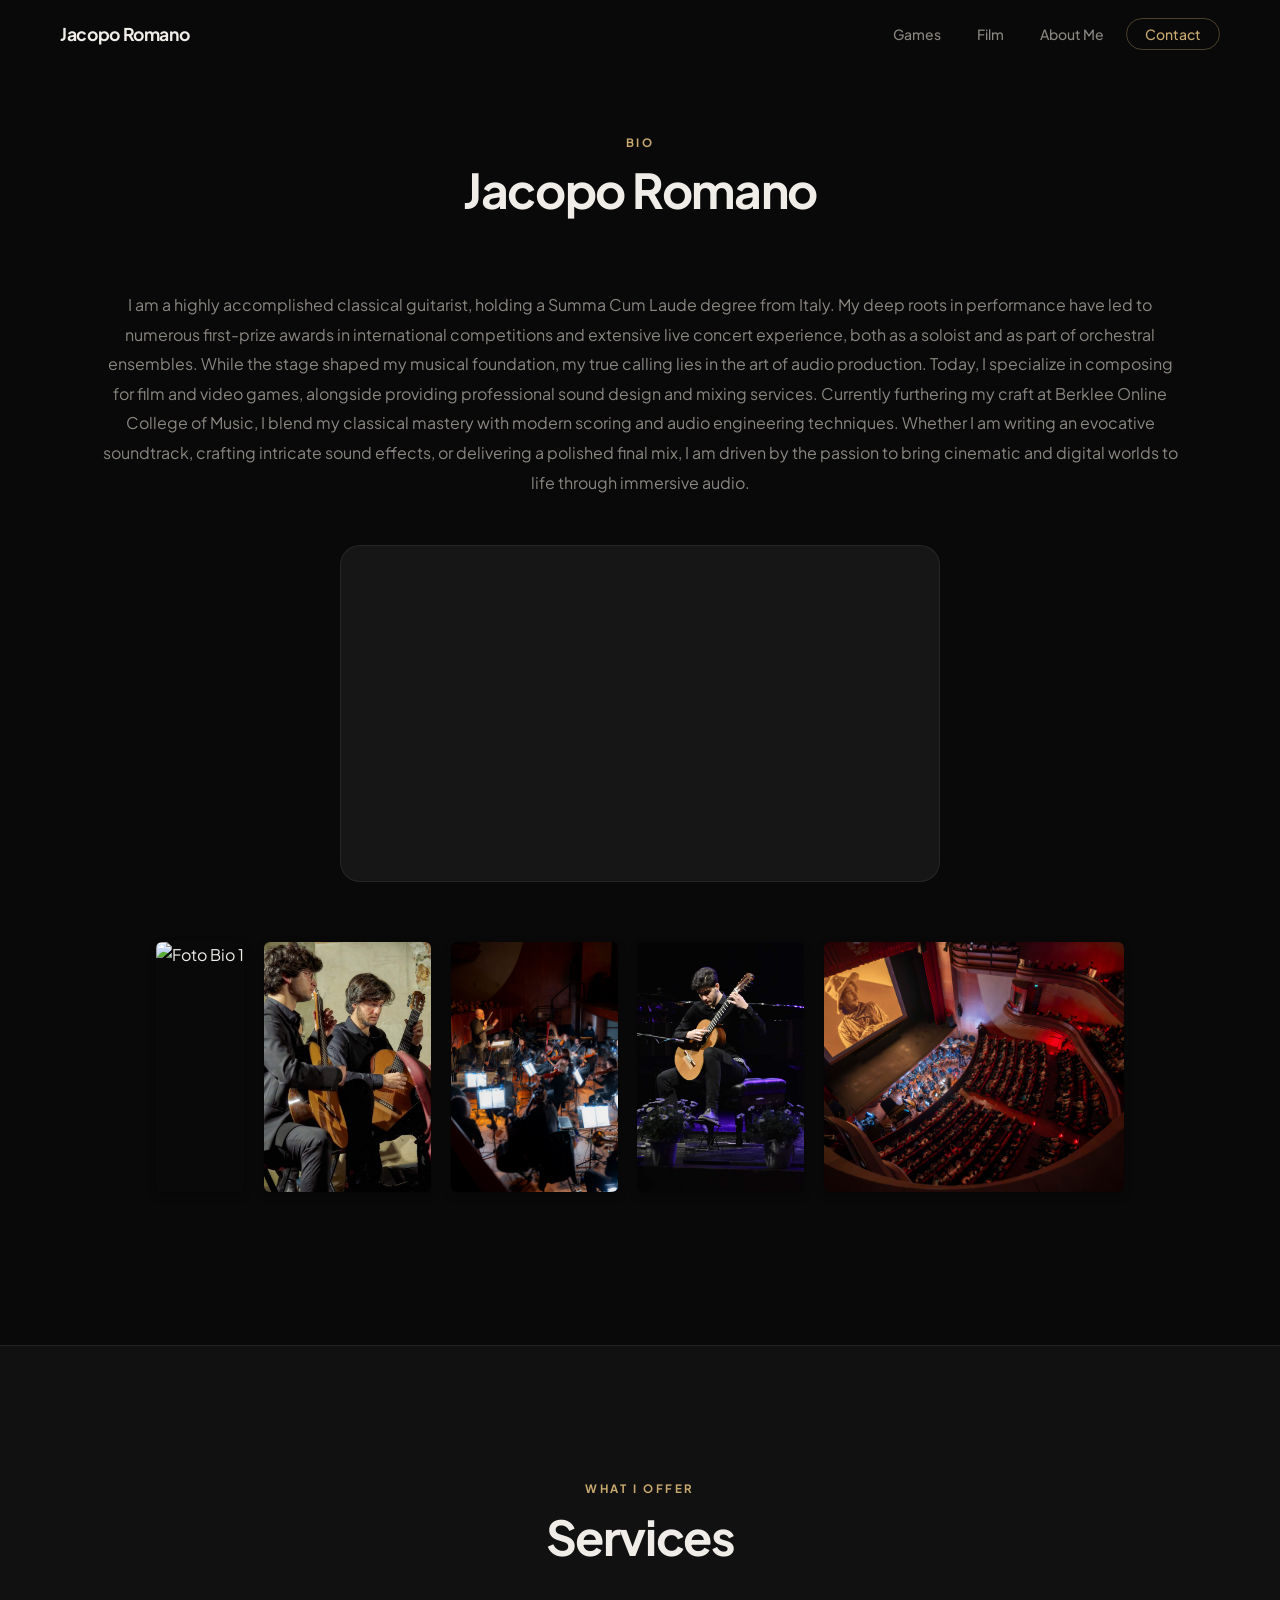
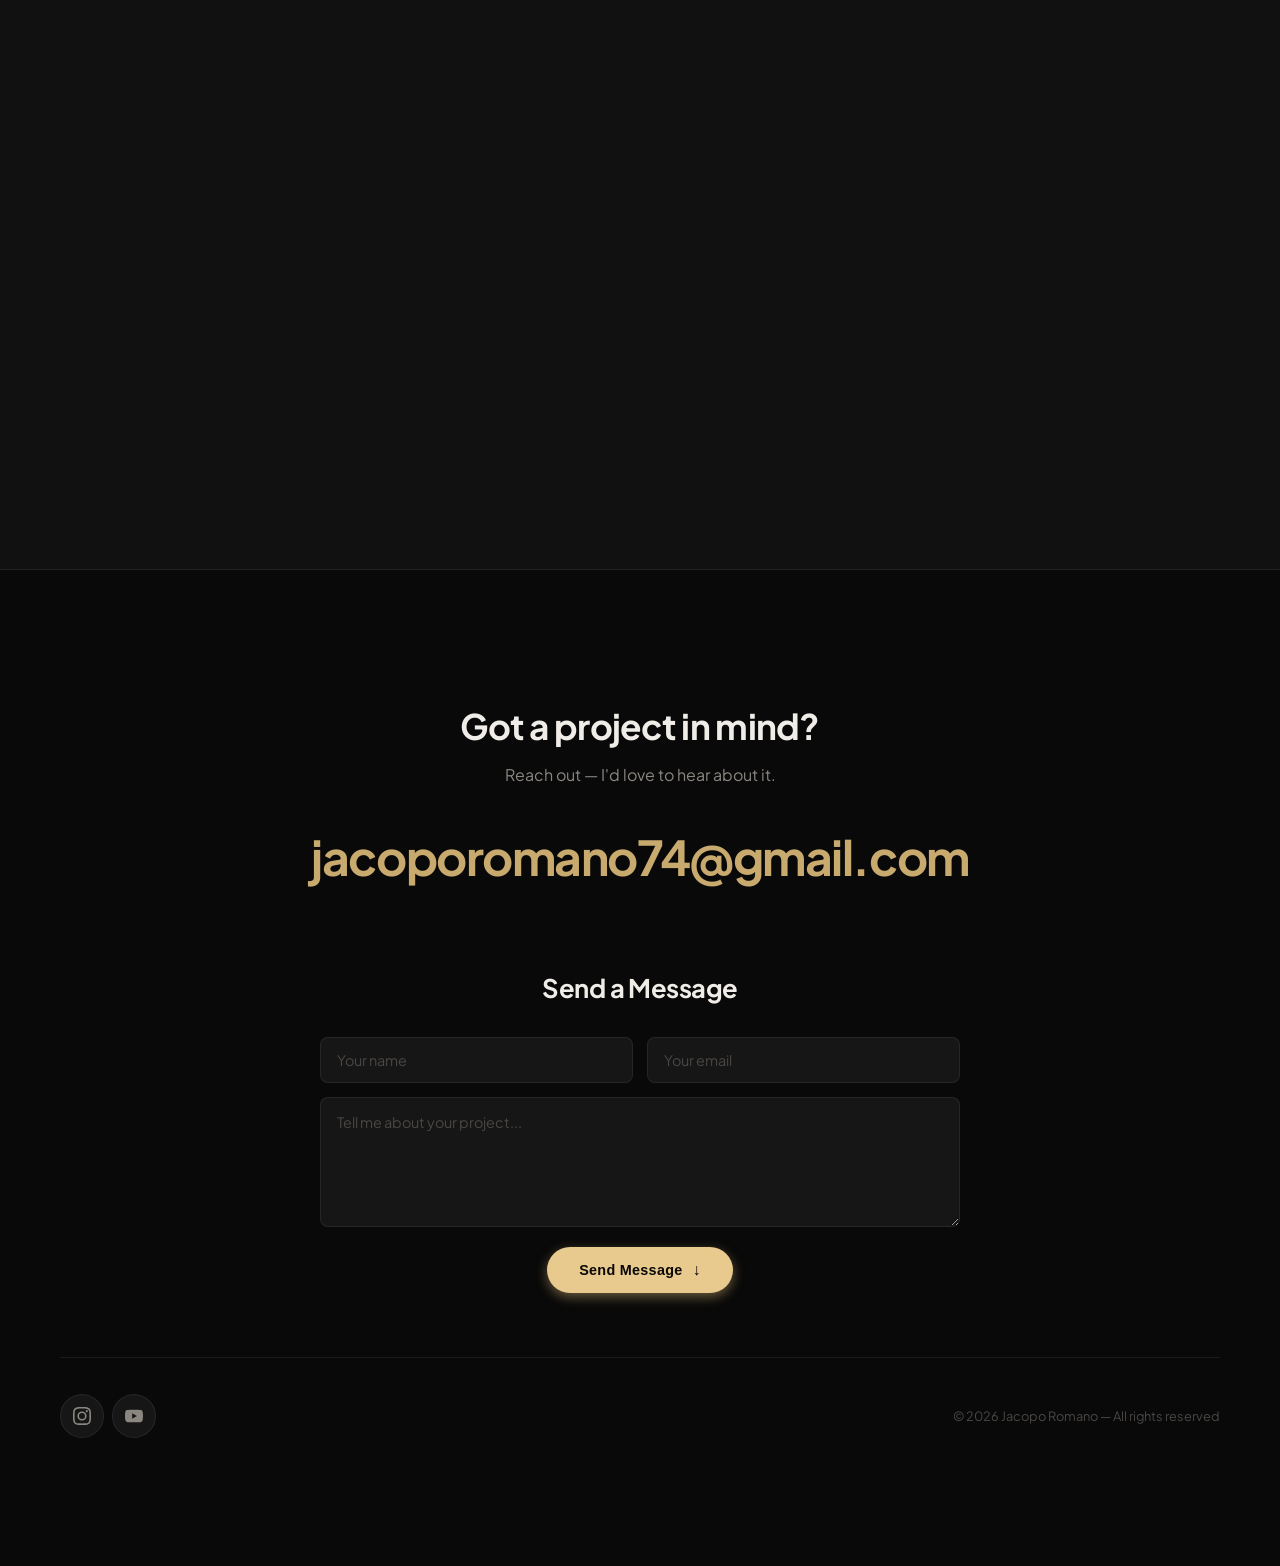
==== about.html @ 563c53f6 "Split into multi-page structure with shared nav and footer" ====
<!DOCTYPE html>
<html lang="en">
<head>
  <meta charset="UTF-8" />
  <meta name="viewport" content="width=device-width, initial-scale=1.0" />
  <!-- Il titolo della pagina viene aggiornato da app.js -->
  <!-- Static fallback used by search engines if JS is disabled -->
  <title>Jacopo Romano: Composer & Sound Designer</title>
  <meta name="description" content="Jacopo Romano is a composer and sound designer creating original music for films, video games, trailers, and media projects." />
  <meta property="og:title" content="Jacopo Romano: Composer & Sound Designer" />
  <meta property="og:description" content="Jacopo Romano is a composer and sound designer creating original music for films, video games, trailers, and media projects." />
  <meta property="og:type" content="website" />
  <meta property="og:image" content="https://jacoporomano.com/og-image.jpg" />
  <meta property="og:image:width" content="1200" />
  <meta property="og:image:height" content="630" />
  <meta property="og:image:alt" content="Jacopo Romano — Composer & Sound Designer" />
  <meta property="og:url" content="https://jacoporomano.com/about.html" />
  <meta name="twitter:card" content="summary_large_image" />
  <meta name="twitter:title" content="Jacopo Romano: Composer & Sound Designer" />
  <meta name="twitter:description" content="Jacopo Romano is a composer and sound designer creating original music for films, video games, trailers, and media projects." />
  <meta name="twitter:image" content="https://jacoporomano.com/og-image.jpg" />

  <!-- Favicon -->
  <link rel="apple-touch-icon" sizes="180x180" href="/apple-touch-icon.png" />
  <link rel="icon" type="image/png" sizes="32x32" href="/favicon-32x32.png" />
  <link rel="icon" type="image/png" sizes="16x16" href="/favicon-16x16.png" />
  <link rel="shortcut icon" href="/favicon.ico" />
  <link rel="manifest" href="/site.webmanifest" />

  <!-- Google Fonts: Plus Jakarta Sans (moderna, leggibile, elegante) -->
  <link rel="preconnect" href="https://fonts.googleapis.com" />
  <link rel="preconnect" href="https://fonts.gstatic.com" crossorigin />
  <link
    href="https://fonts.googleapis.com/css2?family=Plus+Jakarta+Sans:ital,wght@0,300;0,400;0,500;0,600;0,700;1,300&display=swap"
    rel="stylesheet"
  />

  <!-- Foglio di stile principale -->
  <link rel="stylesheet" href="style.css" />

  <!-- YouTube Iframe API -->
  <script src="https://www.youtube.com/iframe_api"></script>

  <!-- Google tag (gtag.js) -->

<script async src="https://www.googletagmanager.com/gtag/js?id=G-LD651DLQ2T"></script> <script> window.dataLayer = window.dataLayer || []; function gtag(){dataLayer.push(arguments);} gtag('js', new Date()); gtag('config', 'G-LD651DLQ2T'); </script>
</head>
<body>

  <!-- Navbar condivisa: iniettata da app.js (vedi partials.js) -->
  <div id="site-nav"></div>

  <!-- =====================================================================
       ABOUT ME — biografia e foto
       ===================================================================== -->
  <section id="about">
    <div class="section-inner">
      <div class="about-layout">
        <!-- Solo colonna testo, immagine rimossa -->
        <div class="about-text">
          <div class="section-header">
            <span class="section-label" id="about-label"></span>
            <h2 class="section-title" id="about-name"></h2>
          </div>
          <div class="about-bio" id="about-bio"></div>
        </div>
      </div>
      <!-- video centrato sotto descrizione e immagine -->
      <div class="about-video" id="about-video"></div>

      <!-- Sezione galleria di immagini in riga -->
      <div class="bio-gallery" id="bio-gallery"></div>
    </div>
  </section>

  <!-- =====================================================================
       SERVIZI — lista delle competenze offerte
       ===================================================================== -->
  <section id="services">
    <div class="section-inner">
      <div class="section-header">
        <span class="section-label" id="services-label"></span>
        <h2 class="section-title" id="services-title"></h2>
      </div>
      <!-- Le card vengono generate dinamicamente da app.js -->
      <div class="services-grid" id="services-grid"></div>
    </div>
  </section>

  <!-- Modal per ingrandire immagini della galleria -->
  <div id="image-modal" class="image-modal-overlay">
    <span class="image-modal-close" id="image-modal-close">&times;</span>
    <img class="image-modal-content" id="image-modal-img" />
  </div>

  <!-- Footer condiviso: iniettato da app.js (vedi partials.js) -->
  <div id="site-footer"></div>

  <!-- =====================================================================
       SCRIPT — config.js e partials.js devono essere caricati PRIMA di app.js
       ===================================================================== -->
  <script src="config.js"></script>
  <script src="partials.js"></script>
  <script src="app.js"></script>
</body>
</html>
---- style.css ----
/* =============================================================================
   STYLE.CSS — Portfolio Musicale
   Design: Dark Mode, Minimalista, Elegante
   ============================================================================= */

/* --------------------------------------------------------------------------
   1. VARIABILI CSS E RESET
   -------------------------------------------------------------------------- */
:root {
  /* Colori sfondo */
  --bg-base:    #090909;
  --bg-surface: #111111;
  --bg-card:    #161616;
  --bg-card-hover: #1e1e1e;

  /* Bordi */
  --border:        rgba(255, 255, 255, 0.07);
  --border-accent: rgba(200, 169, 110, 0.35);

  /* Accent: oro caldo — elegante, musicale */
  --accent:        #c8a96e;
  --accent-light:  #e8c98e;
  --accent-glow:   rgba(200, 169, 110, 0.15);

  /* Testo */
  --text-primary:   #f0ede8;
  --text-secondary: #8a8680;
  --text-muted:     #4a4744;

  /* Tipografia */
  --font: 'Plus Jakarta Sans', system-ui, -apple-system, sans-serif;

  /* Spaziature sezioni */
  --section-py: clamp(80px, 10vw, 140px);
  --section-px: clamp(20px, 5vw, 60px);
  --max-width:  1200px;

  /* Raggi e transizioni */
  --radius-sm: 8px;
  --radius-md: 14px;
  --radius-lg: 20px;
  --transition: 0.3s cubic-bezier(0.4, 0, 0.2, 1);
}

*, *::before, *::after {
  box-sizing: border-box;
  margin: 0;
  padding: 0;
}

html {
  scroll-behavior: smooth;
  font-size: 16px;
}

body {
  font-family: var(--font);
  background-color: var(--bg-base);
  color: var(--text-primary);
  line-height: 1.6;
  -webkit-font-smoothing: antialiased;
  overflow-x: hidden;
}

img {
  display: block;
  max-width: 100%;
}

a {
  color: inherit;
  text-decoration: none;
}

ul { list-style: none; }

/* --------------------------------------------------------------------------
   2. NAVBAR
   -------------------------------------------------------------------------- */

/* Animazione per il menu mobile */
@keyframes slideMenuIn {
  from {
    opacity: 0;
    transform: translateX(100%);
  }
  to {
    opacity: 1;
    transform: translateX(0);
  }
}

@keyframes slideMenuOut {
  from {
    opacity: 1;
    transform: translateX(0);
  }
  to {
    opacity: 0;
    transform: translateX(100%);
  }
}

@keyframes fadeStaggerIn {
  from {
    opacity: 0;
    transform: translateX(24px);
  }
  to {
    opacity: 1;
    transform: translateX(0);
  }
}

@keyframes fadeStaggerOut {
  from {
    opacity: 1;
    transform: translateX(0);
  }
  to {
    opacity: 0;
    transform: translateX(18px);
  }
}

@keyframes navTextGoldPulse {
  0% {
    color: var(--text-primary);
    text-shadow: 0 0 0 rgba(200, 169, 110, 0);
  }
  50% {
    color: var(--accent-light);
    text-shadow:
      0 0 16px rgba(200, 169, 110, 0.92),
      0 0 34px rgba(200, 169, 110, 0.6);
  }
  100% {
    color: var(--text-primary);
    text-shadow: 0 0 0 rgba(200, 169, 110, 0);
  }
}

#navbar {
  position: fixed;
  top: 0;
  left: 0;
  right: 0;
  z-index: 100;
  padding: 0 var(--section-px);
  background: transparent;
  transition: background var(--transition), backdrop-filter var(--transition),
              border-color var(--transition);
  border-bottom: 1px solid transparent;
}

#navbar.scrolled {
  background: rgba(9, 9, 9, 0.85);
  backdrop-filter: blur(16px);
  -webkit-backdrop-filter: blur(16px);
  border-bottom-color: var(--border);
}

.nav-inner {
  display: flex;
  align-items: center;
  justify-content: space-between;
  max-width: var(--max-width);
  margin: 0 auto;
  height: 68px;
}

.nav-logo {
  font-size: 1.1rem;
  font-weight: 700;
  letter-spacing: -0.02em;
  color: var(--text-primary);
  transition: color var(--transition);
}

.nav-logo:hover { color: var(--accent); }

.nav-links {
  display: flex;
  align-items: center;
  gap: 8px;
}

/* Voce home mobile: nascosta su desktop */
.nav-mobile-home { display: none; }

.nav-link {
  font-size: 0.875rem;
  font-weight: 500;
  color: var(--text-secondary);
  padding: 6px 14px;
  border-radius: 20px;
  transition: color var(--transition), background var(--transition);
}

.nav-link:hover { color: var(--text-primary); }

.nav-link-cta {
  background: transparent;
  border: 1px solid var(--border-accent);
  color: var(--accent);
  padding: 6px 18px;
}

.nav-link-cta:hover {
  background: var(--accent-glow);
  color: var(--accent-light);
}

/* Hamburger mobile */
.nav-hamburger {
  display: none;
  flex-direction: column;
  gap: 5px;
  background: none;
  border: none;
  cursor: pointer;
  padding: 6px;
}

.nav-hamburger span {
  display: block;
  width: 22px;
  height: 2px;
  background: var(--text-primary);
  border-radius: 2px;
  transition: transform var(--transition), opacity var(--transition);
}

/* Stato aperto hamburger */
.nav-hamburger.open span:nth-child(1) { transform: translateY(7px) rotate(45deg); }
.nav-hamburger.open span:nth-child(2) { opacity: 0; }
.nav-hamburger.open span:nth-child(3) { transform: translateY(-7px) rotate(-45deg); }

/* --------------------------------------------------------------------------
   3. HERO SECTION
   -------------------------------------------------------------------------- */
#hero {
  position: relative;
  min-height: 100svh;
  display: flex;
  align-items: center;
  justify-content: center;
  text-align: center;
  padding: 120px var(--section-px) 80px;
  overflow: hidden;
}

/* background image placed in ::before so it can be blurred
   and positioned via CSS variables (--hero-bg-x / --hero-bg-y).
   Mobile overrides use --hero-bg-x-mobile / --hero-bg-y-mobile. */
#hero::before {
  content: '';
  position: absolute;
  inset: 0;
  background-image: var(--hero-bg, url('assets/Foto/sfondo1.jpg'));
  background-position: var(--hero-bg-x, 50%) var(--hero-bg-y, 50%);
  background-size: cover;
  background-repeat: no-repeat;
  z-index: 0;
  transition: filter 0.3s, background-position 0.3s;
  filter: blur(var(--hero-blur, 0)) brightness(0.9);
}

/* light shadow gradient overlay to push image into background */
#hero::after {
  content: '';
  position: absolute;
  inset: 0;
  /* subtle dark gradient, stronger at edges */
  background: linear-gradient(180deg, rgba(0,0,0,0.25) 0%, rgba(0,0,0,0) 50%, rgba(0,0,0,0.25) 100%);
  pointer-events: none;
  z-index: 1;
}

/* blur amount controlled via CSS variable for gradual effect */

/* Mobile: use mobile-specific background-position if provided */
@media (max-width: 768px) {
  #hero::before {
    background-position: var(--hero-bg-x-mobile, var(--hero-bg-x, 50%)) var(--hero-bg-y-mobile, var(--hero-bg-y, 50%));
    /* smartphone: add a bit of blur to push image further back */
    filter: blur(calc(var(--hero-blur, 0) + 4px)) brightness(0.86);
  }
}

/* --------------------------------------------------------------------------
   DEBUG CONTROLS FOR HERO BACKGROUND
   Visible panel with sliders to tweak X/Y offsets live.
   Only shown when siteData.debugHeroControls === true (enabled in config.js)
   -------------------------------------------------------------------------- */
.hero-control-panel {
  position: fixed;
  bottom: 20px;
  right: 20px;
  background: rgba(0,0,0,0.5);
  color: #fff;
  padding: 12px 16px;
  border-radius: 8px;
  font-size: 0.85rem;
  z-index: 2000;
  backdrop-filter: blur(4px);
}
.hero-control-panel label {
  display: block;
  margin-bottom: 6px;
}
.hero-control-panel input[type=range] {
  width: 120px;
}
.hero-control-panel h4 {
  margin: 0 0 6px;
  font-size: 1rem;
}



/* make sure content floats above overlay and stays centered */
.hero-content {
  position: relative;
  z-index: 2;
  margin: 0 auto;
  text-align: center;
}


/* Alone luminoso decorativo */
.hero-glow {
  position: absolute;
  top: 0;
  left: 50%;
  transform: translateX(-50%);
  width: 700px;
  height: 500px;
  background: radial-gradient(ellipse at center top, rgba(200, 169, 110, 0.12) 0%, transparent 70%);
  pointer-events: none;
  z-index: 0;
}

.hero-content {
  position: relative;
  z-index: 1;
  max-width: 820px;
  display: flex;
  flex-direction: column;
  align-items: center;
  justify-content: center;
  margin: 0 auto;
  gap: 24px;
}

.hero-eyebrow {
  font-size: 0.8rem;
  font-weight: 600;
  letter-spacing: 0.2em;
  text-transform: uppercase;
  color: var(--accent);
  background: var(--accent-glow);
  padding: 6px 16px;
  border-radius: 20px;
  border: 1px solid var(--border-accent);
}

.hero-title {
  font-size: clamp(2.8rem, 7vw, 5.5rem);
  font-weight: 700;
  line-height: 1.1;
  letter-spacing: -0.03em;
  color: var(--text-primary);
  text-shadow: 0 2px 6px rgba(0,0,0,0.6);
}


.hero-sub {
  font-size: clamp(1rem, 2vw, 1.2rem);
  /* slightly faded white to keep it subordinate to the main phrase */
  color: rgba(240,237,232,0.85);
  max-width: 560px;
  font-weight: 500;
  line-height: 1.75;
  position: relative;
  z-index: 0;
  text-shadow: 0 2px 10px rgba(0, 0, 0, 0.52);
}

.hero-sub::before {
  content: '';
  position: absolute;
  inset: -24px -34px;
  background: radial-gradient(ellipse at center, rgba(0, 0, 0, 0.54) 0%, rgba(0, 0, 0, 0.36) 48%, rgba(0, 0, 0, 0.16) 68%, rgba(0, 0, 0, 0) 84%);
  filter: blur(20px);
  z-index: -1;
  pointer-events: none;
}

@media (max-width: 768px) {
  .hero-sub::before {
    inset: -20px -22px;
    background: radial-gradient(ellipse at center, rgba(0, 0, 0, 0.6) 0%, rgba(0, 0, 0, 0.4) 50%, rgba(0, 0, 0, 0.18) 70%, rgba(0, 0, 0, 0) 84%);
    filter: blur(18px);
  }
}

.btn-primary {
  display: inline-flex;
  align-items: center;
  gap: 10px;
  /* brighter accent background */
  background: var(--accent-light);
  color: #0a0804;
  font-weight: 700;
  font-size: 0.9rem;
  letter-spacing: 0.02em;
  padding: 14px 32px;
  border-radius: 50px;
  transition: background var(--transition), transform var(--transition),
              box-shadow var(--transition);
  margin-top: 8px;
  box-shadow: 0 4px 12px rgba(200,169,110,0.5);
}

.btn-primary::after {
  content: "↓";
  font-size: 1rem;
}

.btn-primary:hover {
  background: var(--accent-light);
  transform: translateY(-2px);
  box-shadow: 0 12px 40px rgba(200, 169, 110, 0.3);
}

/* Indicatore scroll */
.hero-scroll-indicator {
  position: absolute;
  bottom: 36px;
  left: 50%;
  transform: translateX(-50%);
  z-index: 3;
  pointer-events: none; /* allow clicks to pass through to underlying elements */
}

.scroll-line {
  width: 2px;
  height: 72px;
  /* strong gold gradient with a soft fade */
  background: linear-gradient(to bottom, rgba(200,169,110,1) 0%, rgba(200,169,110,0.75) 35%, rgba(200,169,110,0.35) 65%, transparent 100%);
  margin: 0 auto;
  border-radius: 2px;
  position: relative;
  box-shadow: 0 0 10px rgba(200,169,110,0.18), 0 0 28px rgba(200,169,110,0.08) inset;
  animation: scrollPulse 2s ease-in-out infinite, goldGlow 3s ease-in-out infinite;
  pointer-events: none;
}

@keyframes scrollPulse {
  0%, 100% { opacity: 0.2; transform: scaleY(1); }
  50%       { opacity: 0.95; transform: scaleY(1.08); }
}

@keyframes goldGlow {
  0% { box-shadow: 0 0 6px rgba(200,169,110,0.06), 0 0 20px rgba(200,169,110,0.02) inset; }
  50% { box-shadow: 0 0 18px rgba(200,169,110,0.22), 0 0 36px rgba(200,169,110,0.08) inset; }
  100% { box-shadow: 0 0 6px rgba(200,169,110,0.06), 0 0 20px rgba(200,169,110,0.02) inset; }
}

/* --------------------------------------------------------------------------
   3b. HOME — placeholder foto hero + due punti di ingresso (Games / Film)
   -------------------------------------------------------------------------- */
.hero-photo-placeholder {
  width: min(320px, 80vw);
  aspect-ratio: 4 / 5;
  border: 1px dashed var(--border-accent);
  border-radius: 12px;
  background: rgba(0, 0, 0, 0.25);
  display: flex;
  align-items: center;
  justify-content: center;
  text-align: center;
  padding: 16px;
  color: var(--text-secondary);
  font-size: 0.85rem;
}

.hero-entry-points {
  display: flex;
  flex-wrap: wrap;
  gap: 16px;
  justify-content: center;
}

/* --------------------------------------------------------------------------
   4. UTILITY SEZIONI
   -------------------------------------------------------------------------- */
.section-inner {
  max-width: var(--max-width);
  margin: 0 auto;
  padding: var(--section-py) var(--section-px);
}

.section-header {
  text-align: center;
  margin-bottom: clamp(48px, 6vw, 72px);
}

.section-header--left { text-align: left; }

.section-label {
  display: inline-block;
  font-size: 0.72rem;
  font-weight: 700;
  letter-spacing: 0.22em;
  text-transform: uppercase;
  color: var(--accent);
  margin-bottom: 10px;
}

.section-title {
  font-size: clamp(2rem, 4vw, 3rem);
  font-weight: 700;
  letter-spacing: -0.03em;
  line-height: 1.15;
}

/* --------------------------------------------------------------------------
   5. PORTFOLIO — GRIGLIA TRACCE
   -------------------------------------------------------------------------- */
#portfolio {
  background: var(--bg-surface);
  border-top: 1px solid var(--border);
  border-bottom: 1px solid var(--border);
}

.tracks-grid {
  display: flex;
  flex-wrap: wrap;
  justify-content: center;
  gap: 24px;
}

.track-list-separator {
  width: 100%;
  height: 40px;
  margin-top: 10px;
  margin-bottom: 10px;
}

/* YouTube embed card */
.track-card--video .track-youtube-wrap {
  position: relative;
  width: 100%;
  aspect-ratio: 16 / 9;
  overflow: hidden;
  background: #000;
  flex-shrink: 0;
}

.track-card--video .track-youtube-wrap iframe {
  position: absolute;
  inset: 0;
  width: 100%;
  height: 100%;
  border: none;
}

.track-card--video .track-youtube-wrap div[id^="youtube-player"] {
  position: absolute;
  inset: 0;
  width: 100%;
  height: 100%;
}

/* CARD TRACCIA */
.track-card {
  background: var(--bg-card);
  border: 1px solid var(--border);
  border-radius: var(--radius-lg);
  overflow: hidden;
  transition: border-color var(--transition), transform var(--transition),
              box-shadow var(--transition);
  display: flex;
  flex-direction: column;
  flex: 1 1 340px;
  max-width: 384px;
}

/* --------------------------------------------------------------------------
   REVEAL / SCROLL ANIMATIONS
   These classes are used by the IntersectionObserver in `app.js`.
   Elements get `.reveal` by default and `.visible` while inside viewport.
   Removing `.visible` lets the animation replay when scrolled back.
   -------------------------------------------------------------------------- */

.reveal {
  opacity: 0;
  transform: translateY(8px);
  will-change: opacity, transform;
}

@keyframes fadeInUp {
  from { opacity: 0; transform: translateY(12px); }
  to   { opacity: 1; transform: translateY(0); }
}

.reveal.visible {
  animation: fadeInUp 640ms cubic-bezier(0.2, 0.9, 0.2, 1) both;
  animation-delay: var(--reveal-delay, 0ms);
}

/* For elements that use a simple fade (optional) */
@keyframes fadeIn {
  from { opacity: 0; }
  to   { opacity: 1; }
}

.fade-in.visible {
  animation: fadeIn 520ms ease both;
  animation-delay: var(--reveal-delay, 0ms);
}

/* Small utility for staggered children (used in about-bio paragraphs) */
.reveal + .reveal { }

.track-card:hover {
  border-color: var(--border-accent);
  transform: translateY(-4px);
  box-shadow: 0 20px 60px rgba(0, 0, 0, 0.5);
}

/* Indicatore laterale dorato elegante all'hover */
.track-card::before {
  content: '';
  position: absolute;
  left: 0;
  top: 12%;
  height: 76%;
  width: 3px;
  background: linear-gradient(
    to bottom,
    transparent 0%,
    var(--accent) 25%,
    var(--accent-light) 52%,
    var(--accent) 75%,
    transparent 100%
  );
  border-radius: 0 2px 2px 0;
  transform: scaleY(0);
  transform-origin: center;
  opacity: 0;
  transition: transform 0.45s cubic-bezier(0.4, 0, 0.2, 1),
              opacity 0.3s ease;
  box-shadow: 0 0 10px rgba(200, 169, 110, 0.55),
              0 0 22px rgba(200, 169, 110, 0.2);
  z-index: 2;
}

.track-card:hover::before {
  transform: scaleY(1);
  opacity: 1;
}

/* Copertina / Cover Image */
.track-cover {
  position: relative;
  width: 100%;
  aspect-ratio: 16 / 10;
  overflow: hidden;
  background: #1a1610;
  flex-shrink: 0;
}

.track-cover img {
  width: 100%;
  height: 100%;
  object-fit: cover;
  transition: transform 0.5s ease;
}

.track-card:hover .track-cover img {
  transform: scale(1.04);
}

/* Placeholder se non c'è immagine */
.track-cover-placeholder {
  width: 100%;
  height: 100%;
  display: flex;
  align-items: center;
  justify-content: center;
  background: linear-gradient(135deg, #1a1610 0%, #2a2018 100%);
}

.cover-note-icon {
  font-size: 3rem;
  opacity: 0.25;
}

/* Overlay play al hover */
.track-play-overlay {
  position: absolute;
  inset: 0;
  display: flex;
  align-items: center;
  justify-content: center;
  background: rgba(0, 0, 0, 0.35);
  opacity: 0;
  transition: opacity var(--transition);
}

.track-card:hover .track-play-overlay { opacity: 1; }

.overlay-play-btn {
  width: 54px;
  height: 54px;
  border-radius: 50%;
  background: var(--accent);
  border: none;
  cursor: pointer;
  display: flex;
  align-items: center;
  justify-content: center;
  transition: transform var(--transition), background var(--transition);
}

.overlay-play-btn:hover {
  background: var(--accent-light);
  transform: scale(1.1);
}

.overlay-play-btn svg { width: 20px; height: 20px; fill: #0a0804; margin-left: 2px; }

/* Corpo della card */
.track-body {
  padding: 20px 22px 22px;
  display: flex;
  flex-direction: column;
  gap: 6px;
  flex: 1;
}

.track-genre {
  font-size: 0.7rem;
  font-weight: 700;
  letter-spacing: 0.15em;
  text-transform: uppercase;
  color: var(--accent);
}

.track-role {
  font-size: 0.75rem;
  font-weight: 600;
  color: var(--text-base);
  opacity: 0.8;
  margin-top: -2px;
}

.track-title {
  font-size: 1.15rem;
  font-weight: 700;
  letter-spacing: -0.02em;
  line-height: 1.3;
}

.track-description {
  font-size: 0.875rem;
  color: var(--text-secondary);
  line-height: 1.6;
  flex: 1;
}

/* PLAYER AUDIO MINIMALISTA */
.audio-player {
  margin-top: 16px;
  display: flex;
  flex-direction: column;
  gap: 10px;
}

.player-controls {
  display: flex;
  align-items: center;
  gap: 14px;
}

/* Pulsante play/pausa */
.play-btn {
  flex-shrink: 0;
  width: 40px;
  height: 40px;
  /* No margin needed — align-items:center handles it against the canvas */
  border-radius: 50%;
  background: var(--accent);
  border: none;
  cursor: pointer;
  display: flex;
  align-items: center;
  justify-content: center;
  transition: background var(--transition), transform var(--transition),
              box-shadow var(--transition);
}

.play-btn:hover {
  background: var(--accent-light);
  transform: scale(1.08);
  box-shadow: 0 4px 20px rgba(200, 169, 110, 0.4);
}

.play-btn svg { width: 16px; height: 16px; fill: #0a0804; }
.play-btn .icon-play  { display: block; margin-left: 2px; }
.play-btn .icon-pause { display: none; }

.play-btn.playing .icon-play  { display: none; }
.play-btn.playing .icon-pause { display: block; margin-left: 0; }

/* Waveform canvas wraps it for flex growth */
.player-progress-wrap {
  flex: 1;
  min-width: 0;
  display: flex;
  align-items: center;
  overflow: visible;
}

/* Times row sits below the controls row */
.player-times {
  display: flex;
  justify-content: space-between;
  font-size: 0.72rem;
  color: var(--text-muted);
  font-variant-numeric: tabular-nums;
  letter-spacing: 0.02em;
  padding: 4px 0 0 54px; /* 54px = 40px button + 14px gap, aligns under the canvas */
}

/* Messaggio errore audio */
.audio-error {
  font-size: 0.75rem;
  color: #b05050;
  margin-top: 4px;
  display: none;
}

/* --------------------------------------------------------------------------
   6. ABOUT SECTION
   -------------------------------------------------------------------------- */
#about { background: var(--bg-base); }

/* video embedded nella sezione About */
.about-video {
  position: relative;
  margin: 48px auto 0;
  max-width: 600px;
  aspect-ratio: 16 / 9;
  display: block;
  background: var(--bg-card);
  border: 1px solid var(--border);
  border-radius: var(--radius-lg);
  overflow: hidden;
  transition: border-color var(--transition), box-shadow var(--transition);
}

.about-video:hover {
  border-color: var(--border-accent);
  box-shadow: 0 20px 60px rgba(0, 0, 0, 0.5);
}

.about-video::before {
  content: '';
  position: absolute;
  left: 0;
  top: 12%;
  height: 76%;
  width: 3px;
  background: linear-gradient(
    to bottom,
    transparent 0%,
    var(--accent) 25%,
    var(--accent-light) 52%,
    var(--accent) 75%,
    transparent 100%
  );
  border-radius: 0 2px 2px 0;
  transform: scaleY(0);
  transform-origin: center;
  opacity: 0;
  transition: transform 0.45s cubic-bezier(0.4, 0, 0.2, 1),
              opacity 0.3s ease;
  box-shadow: 0 0 10px rgba(200, 169, 110, 0.55),
              0 0 22px rgba(200, 169, 110, 0.2);
  z-index: 2;
}

.about-video:hover::before {
  transform: scaleY(1);
  opacity: 1;
}

.about-video iframe {
  width: 100%;
  aspect-ratio: 16 / 9;
  border: none;
  display: block;
  margin: 0 auto;
}
.about-video div[id^="youtube-player"] {
  width: 100%;
  height: 100%;
}

/* Galleria bio sotto il video */
.bio-gallery {
  display: flex;
  flex-direction: row;
  flex-wrap: nowrap;
  justify-content: center;
  align-items: stretch;
  gap: 20px;
  margin-top: 40px;
  width: 100%;
  overflow-x: auto;
  /* Aggiunti padding per non tagliare le foto espansendosi (scale e translateY in hover) */
  padding-top: 20px;
  padding-bottom: 25px; 
}

.bio-gallery img {
  max-width: 300px;
  max-height: 250px;
  width: auto;
  height: auto;
  object-fit: cover;
  border-radius: 6px;
  box-shadow: 0 4px 10px rgba(0,0,0,0.3);
  transition: transform 0.3s ease, box-shadow 0.3s ease;
  cursor: pointer;
  /* Aiuta il browser a renderizzare lo zoom senza "sgranature" (antialiasing hardware) */
  transform: translateZ(0);
  will-change: transform, box-shadow;
}

.bio-gallery img:hover {
  transform: translateY(-5px) scale(1.02) translateZ(0);
  /* Ombra oro molto più morbida e diffusa */
  box-shadow: 0 12px 35px rgba(200, 169, 110, 0.2);
}

/* Modal per le immagini */
.image-modal-overlay {
  display: none;
  position: fixed;
  z-index: 9999;
  padding-top: 100px;
  left: 0;
  top: 0;
  width: 100%;
  height: 100%;
  overflow: auto;
  background-color: rgba(10, 10, 10, 0.95);
  backdrop-filter: blur(5px);
  opacity: 0;
  transition: opacity 0.3s ease;
}

.image-modal-overlay.show {
  display: block;
  opacity: 1;
}

.image-modal-content {
  margin: auto;
  display: block;
  max-width: 90%;
  max-height: 80vh;
  border-radius: 8px;
  box-shadow: 0 0 20px rgba(0, 0, 0, 0.8);
  transform: scale(0.8);
  transition: transform 0.3s ease;
}

.image-modal-overlay.show .image-modal-content {
  transform: scale(1);
}

.image-modal-close {
  position: absolute;
  top: 30px;
  right: 50px;
  color: #fff;
  font-size: 40px;
  font-weight: bold;
  cursor: pointer;
  transition: color 0.3s;
}

.image-modal-close:hover,
.image-modal-close:focus {
  color: var(--accent);
  text-decoration: none;
}

.about-layout {
  /* switch to single centered column when photo removed */
  display: flex;
  flex-direction: column;
  align-items: center;
  gap: clamp(40px, 6vw, 100px);
  text-align: center; /* center text inside */
}

.about-bio {
  color: var(--text-secondary);
  line-height: 1.85;
  font-size: 1rem;
  display: flex;
  flex-direction: column;
  gap: 18px;
  margin-top: 28px;
}

.about-bio p { }

/* Immagine profilo */
/* about-image styles removed since photo not used */
.about-image-wrap,
.about-image-frame,
.about-image-frame img,
.about-image-deco {
  display: none !important;
}

/* --------------------------------------------------------------------------
   7. SEZIONE SERVIZI
   -------------------------------------------------------------------------- */
#services {
  background: var(--bg-surface);
  border-top: 1px solid var(--border);
  border-bottom: 1px solid var(--border);
}

.services-grid {
  display: grid;
  grid-template-columns: repeat(auto-fill, minmax(280px, 1fr));
  gap: 0 40px;
}

.service-card {
  display: flex;
  flex-direction: column;
  padding: 28px 0;
  border-top: 1px solid var(--border);
  cursor: default;
}

.service-card:last-child {
  border-bottom: none;
}

.service-icon {
  display: flex;
  align-items: center;
  justify-content: flex-start;
  font-size: 2rem;
  margin-bottom: 14px;
  line-height: 1;
  height: 40px;
  width: 40px;
  vertical-align: middle;
}

.service-title {
  font-size: 1rem;
  font-weight: 700;
  margin-bottom: 8px;
  letter-spacing: -0.01em;
  text-align: left;
}

.service-description {
  font-size: 0.875rem;
  color: var(--text-secondary);
  line-height: 1.65;
  text-align: left;
}

/* --------------------------------------------------------------------------
   8. TESTIMONIALS
   -------------------------------------------------------------------------- */
#testimonials {
  position: relative;
  background-color: var(--bg-surface);
  padding: var(--section-py) var(--section-px); /* Make sure it has proper spacing */
}

.testimonials-grid {
  display: flex;
  flex-wrap: wrap;
  justify-content: center;
  align-items: stretch;
  gap: 32px;
  margin-top: 40px;
}

.testimonial-card {
  flex: 1 1 300px;
  max-width: 400px;
  padding: 32px;
  display: flex;
  flex-direction: column;
  justify-content: space-between;
  align-items: center;
  text-align: center;
}

.testimonial-quote {
  font-size: 1rem;
  font-style: italic;
  color: var(--text-secondary);
  line-height: 1.6;
  margin-bottom: 24px;
  position: relative;
}

.testimonial-quote::before {
  content: "“";
  display: block;
  font-size: 4rem;
  line-height: 0.6;
  color: var(--accent-glow);
  margin-bottom: 8px;
  font-family: serif;
  text-align: center;
}

.testimonial-author {
  margin-top: auto;
  display: flex;
  flex-direction: column;
  align-items: center;
}

.testimonial-name {
  font-size: 1rem;
  font-weight: 700;
  color: var(--text-primary);
}

.testimonial-role {
  font-size: 0.85rem;
  color: var(--accent);
  margin-top: 4px;
  min-height: 44px; /* Riserva spazio per 2-3 righe in modo che i nomi soprastanti si allineino perfettamente */
  display: flex;
  align-items: flex-start;
  justify-content: center;
}

/* --------------------------------------------------------------------------
   9. FOOTER / CONTATTI
   -------------------------------------------------------------------------- */
#contact {
  background: var(--bg-base);
  padding: var(--section-py) var(--section-px);
}

.footer-inner {
  max-width: var(--max-width);
  margin: 0 auto;
}

.contact-cta {
  text-align: center;
  padding-bottom: clamp(48px, 6vw, 72px);
}

.contact-cta-label {
  font-size: clamp(1.5rem, 3vw, 2.2rem);
  font-weight: 700;
  letter-spacing: -0.02em;
  margin-bottom: 8px;
}

.contact-cta-sub {
  color: var(--text-secondary);
  font-size: 1rem;
  margin-bottom: 32px;
}

.contact-email {
  font-size: clamp(1.6rem, 4vw, 3rem);
  font-weight: 700;
  letter-spacing: -0.03em;
  color: var(--accent);
  transition: color var(--transition);
  word-break: break-all;
  display: inline-block;
}

.contact-email:hover { color: var(--accent-light); }

/* Divisore */
.footer-divider {
  height: 1px;
  background: var(--border);
  margin-bottom: 36px;
}

/* Fondo del footer */
.footer-bottom {
  display: flex;
  align-items: center;
  justify-content: space-between;
  flex-wrap: wrap;
  gap: 20px;
}

/* Social icons */
.social-links {
  display: flex;
  align-items: center;
  gap: 8px;
}

.social-link {
  display: flex;
  align-items: center;
  justify-content: center;
  width: 44px;
  height: 44px;
  border-radius: 50%;
  background: var(--bg-card);
  border: 1px solid var(--border);
  color: var(--text-secondary);
  transition: color var(--transition), border-color var(--transition),
              background var(--transition), transform var(--transition);
}

.social-link:hover {
  color: var(--accent);
  border-color: var(--border-accent);
  background: var(--accent-glow);
  transform: translateY(-3px);
}

.social-link svg {
  width: 18px;
  height: 18px;
  fill: currentColor;
}

.footer-copy {
  font-size: 0.8rem;
  color: var(--text-muted);
}

/* --------------------------------------------------------------------------
   9. SCROLL REVEAL — animazione entrata elementi
   -------------------------------------------------------------------------- */
.reveal {
  opacity: 0;
  transform: translateY(28px);
  transition: opacity 0.65s ease, transform 0.65s ease;
}

.reveal.visible {
  opacity: 1;
  transform: translateY(0);
}

/* Delay a cascata per i figli di una griglia */
.reveal-delay-1 { transition-delay: 0.1s; }
.reveal-delay-2 { transition-delay: 0.2s; }
.reveal-delay-3 { transition-delay: 0.3s; }

/* --------------------------------------------------------------------------
   10. RESPONSIVE — MOBILE
   -------------------------------------------------------------------------- */
@media (max-width: 768px) {
  /* Nav mobile */
  .nav-hamburger { display: flex; z-index: 101; position: relative; }

  .nav-logo {
    -webkit-tap-highlight-color: transparent;
  }

  .nav-logo:focus,
  .nav-logo:focus-visible {
    outline: none;
  }

  .nav-links {
    display: none;
    position: fixed;
    inset: 0;
    min-height: 100svh;
    background: linear-gradient(180deg, rgba(9, 9, 9, 0.78) 0%, rgba(9, 9, 9, 0.68) 100%);
    backdrop-filter: blur(14px);
    -webkit-backdrop-filter: blur(14px);
    flex-direction: column;
    align-items: center;
    justify-content: center;
    gap: clamp(16px, 3.5vh, 30px);
    padding: 72px 24px 48px;
    z-index: 100;
    animation: none;
    will-change: transform, opacity;
  }

  .nav-links li {
    width: min(100%, 460px);
    display: flex;
    justify-content: center;
  }

  /* Voce "Jacopo Romano" — solo mobile, separata dalle voci principali */
  .nav-mobile-home { display: flex; }

  .nav-mobile-home {
    margin-bottom: clamp(18px, 4vh, 36px);
  }

  .nav-link-home {
    font-size: clamp(1.45rem, 5.4vw, 2.2rem) !important;
    font-weight: 700 !important;
    letter-spacing: 0.04em;
    color: var(--accent) !important;
    min-height: unset !important;
    padding: 6px 16px !important;
  }

  .nav-links.open {
    display: flex;
    animation: slideMenuIn 0.46s cubic-bezier(0.22, 0.8, 0.24, 1) forwards;
  }

  .nav-links.open .nav-link {
    animation: fadeStaggerIn 0.38s cubic-bezier(0.22, 0.8, 0.24, 1) forwards;
  }

  .nav-links.open .nav-link:nth-child(1) {
    animation-delay: 0.05s;
  }

  .nav-links.open .nav-link:nth-child(2) {
    animation-delay: 0.1s;
  }

  .nav-links.open .nav-link:nth-child(3) {
    animation-delay: 0.15s;
  }

  .nav-links.open .nav-link:nth-child(4) {
    animation-delay: 0.2s;
  }

  .nav-links.closing {
    display: flex;
    animation: slideMenuOut 0.34s cubic-bezier(0.45, 0.05, 0.55, 0.95) forwards;
  }

  .nav-links.closing .nav-link {
    animation: fadeStaggerOut 0.3s cubic-bezier(0.45, 0.05, 0.55, 0.95) forwards;
  }

  .nav-links.closing .nav-link:nth-child(1) {
    animation-delay: 0.1s;
  }

  .nav-links.closing .nav-link:nth-child(2) {
    animation-delay: 0.08s;
  }

  .nav-links.closing .nav-link:nth-child(3) {
    animation-delay: 0.06s;
  }

  .nav-links.closing .nav-link:nth-child(4) {
    animation-delay: 0.04s;
  }

  .nav-link {
    display: flex;
    align-items: center;
    justify-content: center;
    width: 100%;
    min-height: clamp(64px, 10vh, 88px);
    padding: 18px 24px;
    font-size: clamp(1.45rem, 5.4vw, 2.2rem);
    font-weight: 600;
    text-align: center;
    color: var(--text-primary);
    border-radius: 999px;
    background: transparent;
    border: 1px solid transparent;
    -webkit-tap-highlight-color: transparent;
    transition: color 0.25s ease, text-shadow 0.25s ease;
  }

  .nav-link:focus,
  .nav-link:focus-visible {
    outline: none;
  }

  .nav-link:active,
  .nav-link:focus-visible {
    animation: navTextGoldPulse 0.55s ease-out;
  }

  .nav-link-cta {
    color: var(--accent-light);
    background: rgba(200, 169, 110, 0.08);
    border-color: rgba(200, 169, 110, 0.28);
  }

  .nav-link-cta:active,
  .nav-link-cta:focus-visible {
    background: rgba(200, 169, 110, 0.08);
    border-color: rgba(200, 169, 110, 0.28);
  }

  /* blur the rest of the page when hamburger menu is open */
  body.menu-open > :not(#navbar) {
    filter: blur(10px) brightness(0.7);
    transition: filter 0.3s ease;
    pointer-events: none; /* prevent interaction while menu open */
  }

  /* Hero */
  #hero { text-align: center; }

  /* Griglia tracce */
  .tracks-grid {
    grid-template-columns: 1fr;
  }

  /* About layout verticale */
  .about-layout {
    grid-template-columns: 1fr;
  }

  .about-image-wrap {
    max-width: 300px;
    margin: 0 auto;
  }

  .about-image-deco { display: none; }

  /* Servizi */
  .services-grid {
    grid-template-columns: 1fr;
  }

  /* Footer */
  .footer-bottom {
    flex-direction: column;
    text-align: center;
  }
}

@media (max-width: 480px) {
  .contact-email { font-size: 1.4rem; }
}

/* --------------------------------------------------------------------------
   11. WAVEFORM CANVAS PLAYER
   -------------------------------------------------------------------------- */

/* Il canvas sostituisce la vecchia barra piatta */
.waveform-canvas {
  flex: 1;
  height: 48px;
  cursor: pointer;
  border-radius: 4px;
  display: block;
  /* forza dimensione corretta prima del primo paint */
  min-width: 0;
}

/* --------------------------------------------------------------------------
   12. CONTACT FORM
   -------------------------------------------------------------------------- */
.contact-form-wrap {
  max-width: 640px;
  margin: 0 auto clamp(40px, 5vw, 64px);
}

.contact-form-title {
  font-size: clamp(1.2rem, 2.5vw, 1.6rem);
  font-weight: 700;
  letter-spacing: -0.02em;
  text-align: center;
  color: var(--text-primary);
  margin-bottom: 28px;
}

.contact-form {
  display: flex;
  flex-direction: column;
  gap: 14px;
}

.form-row {
  display: grid;
  grid-template-columns: 1fr 1fr;
  gap: 14px;
}

.form-group {
  display: flex;
  flex-direction: column;
}

.form-input {
  background: var(--bg-card);
  border: 1px solid var(--border);
  border-radius: var(--radius-sm);
  color: var(--text-primary);
  font-family: var(--font);
  font-size: 0.9rem;
  padding: 13px 16px;
  outline: none;
  width: 100%;
  transition: border-color var(--transition), box-shadow var(--transition);
}

.form-input:focus {
  border-color: var(--border-accent);
  box-shadow: 0 0 0 3px var(--accent-glow);
}

.form-input::placeholder { color: var(--text-muted); }

textarea.form-input {
  resize: vertical;
  min-height: 130px;
  line-height: 1.6;
}

.form-submit {
  align-self: center;
  cursor: pointer;
  border: none;
  margin-top: 6px;
}

.form-success {
  display: none;
  text-align: center;
  color: var(--accent);
  font-size: 1rem;
  font-weight: 500;
  padding: 28px 24px;
  border: 1px solid var(--border-accent);
  border-radius: var(--radius-md);
  background: var(--accent-glow);
}

.form-send-error {
  font-size: 0.82rem;
  color: #c46060;
  text-align: center;
  margin-top: 4px;
}

.form-submit:disabled {
  opacity: 0.6;
  cursor: not-allowed;
  pointer-events: none;
}

@media (max-width: 600px) {
  .form-row { grid-template-columns: 1fr; }
}

/* --------------------------------------------------------------------------
   13. SECTION BACKGROUND IMAGES
   -------------------------------------------------------------------------- */
.has-bg-image {
  position: relative;
}

/* Overlay scuro per mantenere leggibilità su qualsiasi foto */
.has-bg-image::before {
  content: '';
  position: absolute;
  inset: 0;
  background: rgba(9, 9, 9, 0.78);
  z-index: 0;
  pointer-events: none;
}

/* Porta i contenuti sopra l'overlay */
.has-bg-image .section-inner,
.has-bg-image .footer-inner {
  position: relative;
  z-index: 1;
}

/* Per l'Hero che non ha .section-inner */
#hero.has-bg-image .hero-glow,
#hero.has-bg-image .hero-content {
  position: relative;
  z-index: 1;
}

/* Keep the golden scroll indicator visible above background images */
#hero.has-bg-image .hero-scroll-indicator {
  position: absolute;
  bottom: 36px;
  left: 50%;
  transform: translateX(-50%);
  z-index: 6;
  pointer-events: none;
}

/* when a background image is used, hide the decorative golden glow */
#hero.has-bg-image .hero-glow {
  display: none;
}
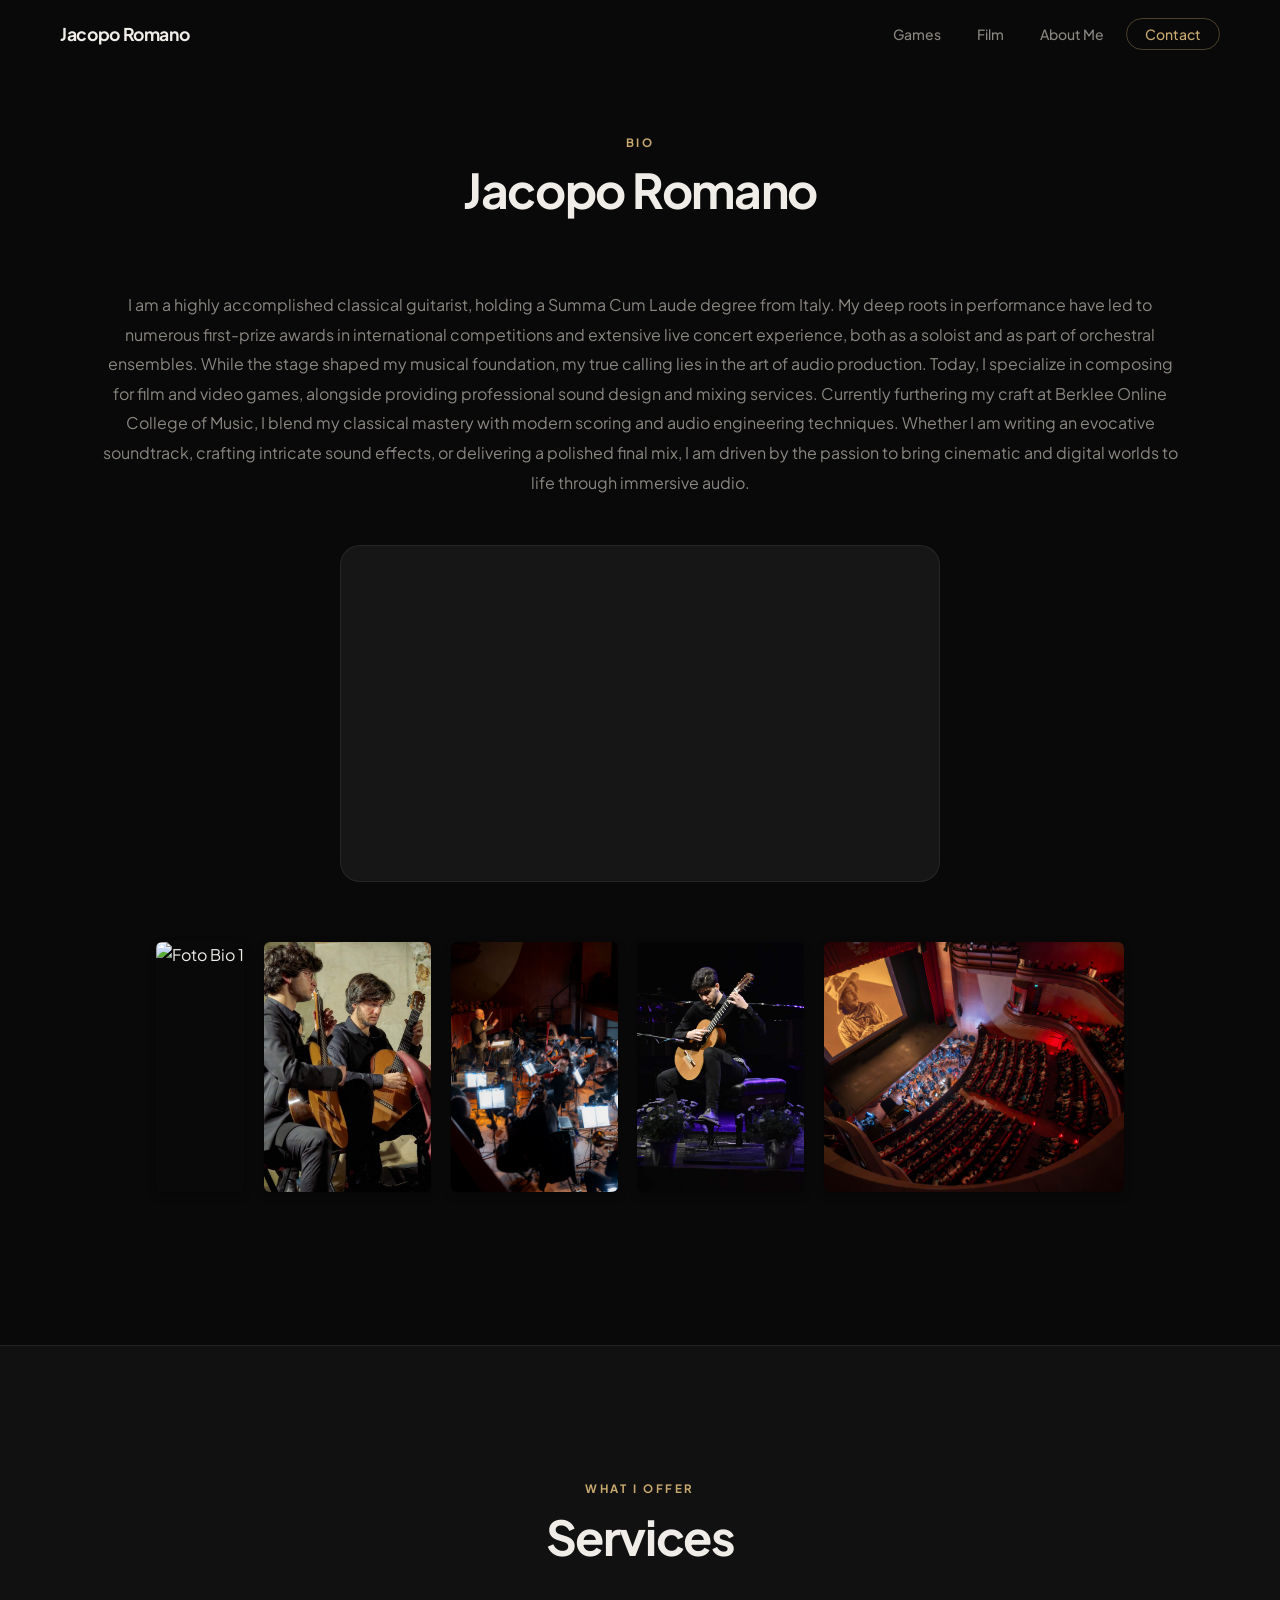
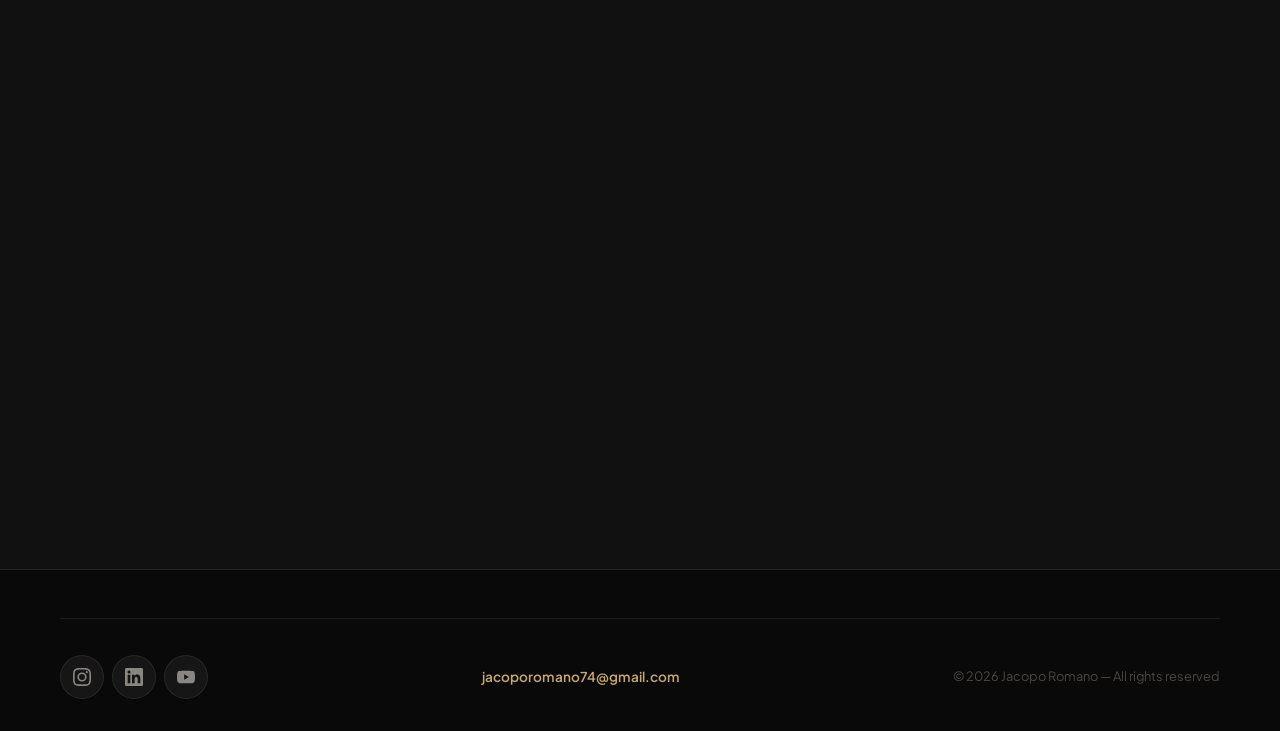
==== commit d9540c64: "Refactor code structure for improved readability and maintainability" ====
--- a/about.html
+++ b/about.html
@@ -10,7 +10,7 @@
   <meta property="og:title" content="Jacopo Romano: Composer & Sound Designer" />
   <meta property="og:description" content="Jacopo Romano is a composer and sound designer creating original music for films, video games, trailers, and media projects." />
   <meta property="og:type" content="website" />
-  <meta property="og:image" content="https://jacoporomano.com/og-image.jpg" />
+  <meta property="og:image" content="https://jacoporomano.com/assets/Foto/og-image.jpg" />
   <meta property="og:image:width" content="1200" />
   <meta property="og:image:height" content="630" />
   <meta property="og:image:alt" content="Jacopo Romano — Composer & Sound Designer" />
@@ -18,7 +18,7 @@
   <meta name="twitter:card" content="summary_large_image" />
   <meta name="twitter:title" content="Jacopo Romano: Composer & Sound Designer" />
   <meta name="twitter:description" content="Jacopo Romano is a composer and sound designer creating original music for films, video games, trailers, and media projects." />
-  <meta name="twitter:image" content="https://jacoporomano.com/og-image.jpg" />
+  <meta name="twitter:image" content="https://jacoporomano.com/assets/Foto/og-image.jpg" />
 
   <!-- Favicon -->
   <link rel="apple-touch-icon" sizes="180x180" href="/apple-touch-icon.png" />
--- a/style.css
+++ b/style.css
@@ -239,53 +239,97 @@
 /* --------------------------------------------------------------------------
    3. HERO SECTION
    -------------------------------------------------------------------------- */
+/* Hero: testo centrato in alto, foto a piena larghezza sotto,
+   entrambi sul fondo scuro del sito. Nessuna background-image,
+   nessun overlay scuro sopra la foto. */
 #hero {
   position: relative;
-  min-height: 100svh;
-  display: flex;
-  align-items: center;
-  justify-content: center;
-  text-align: center;
-  padding: 120px var(--section-px) 80px;
+  background: var(--bg-base);
+  /* spazio comodo sotto la navbar fissa (68px) senza restarci attaccato */
+  padding: clamp(140px, 20vw, 180px) var(--section-px) 96px;
+  display: flex;
+  flex-direction: column;
+  align-items: center;
   overflow: hidden;
 }
 
-/* background image placed in ::before so it can be blurred
-   and positioned via CSS variables (--hero-bg-x / --hero-bg-y).
-   Mobile overrides use --hero-bg-x-mobile / --hero-bg-y-mobile. */
-#hero::before {
-  content: '';
-  position: absolute;
-  inset: 0;
-  background-image: var(--hero-bg, url('assets/Foto/sfondo1.jpg'));
-  background-position: var(--hero-bg-x, 50%) var(--hero-bg-y, 50%);
-  background-size: cover;
-  background-repeat: no-repeat;
-  z-index: 0;
-  transition: filter 0.3s, background-position 0.3s;
-  filter: blur(var(--hero-blur, 0)) brightness(0.9);
-}
-
-/* light shadow gradient overlay to push image into background */
-#hero::after {
-  content: '';
-  position: absolute;
-  inset: 0;
-  /* subtle dark gradient, stronger at edges */
-  background: linear-gradient(180deg, rgba(0,0,0,0.25) 0%, rgba(0,0,0,0) 50%, rgba(0,0,0,0.25) 100%);
-  pointer-events: none;
+.hero-media {
+  position: relative;
   z-index: 1;
-}
-
-/* blur amount controlled via CSS variable for gradual effect */
-
-/* Mobile: use mobile-specific background-position if provided */
-@media (max-width: 768px) {
-  #hero::before {
-    background-position: var(--hero-bg-x-mobile, var(--hero-bg-x, 50%)) var(--hero-bg-y-mobile, var(--hero-bg-y, 50%));
-    /* smartphone: add a bit of blur to push image further back */
-    filter: blur(calc(var(--hero-blur, 0) + 4px)) brightness(0.86);
-  }
+  width: 100%;
+  max-width: 1100px;
+  margin: 56px auto 0;
+}
+
+.hero-media picture {
+  display: block;
+}
+
+/* Da 769px in su: hero + footer riempiono esattamente il viewport,
+   senza scrollbar. La foto si restringe (mantenendo le proporzioni)
+   per adattarsi allo spazio verticale che resta dopo navbar, testo,
+   pulsanti e footer. Sotto i 768px la pagina scorre normalmente. */
+@media (min-width: 769px) {
+  body:has(#hero) {
+    display: flex;
+    flex-direction: column;
+    height: 100vh;
+    height: 100dvh;
+    overflow: hidden;
+  }
+
+  #hero {
+    flex: 1 1 auto;
+    min-height: 0;
+    justify-content: flex-start;
+  }
+
+  .hero-content {
+    flex-shrink: 0;
+  }
+
+  .hero-media {
+    flex: 1 1 auto;
+    min-height: 0;
+    display: flex;
+    justify-content: center;
+    overflow: hidden;
+  }
+
+  /* elimina il box <picture> dal layout: la foto diventa direttamente
+     l'elemento flessibile, così max-width/max-height si applicano senza
+     un wrapper intermedio che potrebbe introdurre bande vuote */
+  .hero-media picture {
+    display: contents;
+  }
+
+  .hero-photo {
+    width: auto;
+    height: auto;
+    max-width: 100%;
+    max-height: 100%;
+  }
+
+  .site-footer {
+    flex-shrink: 0;
+  }
+}
+
+.hero-photo {
+  display: block;
+  width: 100%;
+  height: auto;
+  /* sfuma tutti e quattro i bordi nel fondo scuro. In alto la sfuma è
+     circa la metà delle altre: lì ci sono la testa e i monitor, il
+     soggetto principale della foto. */
+  -webkit-mask-image:
+    linear-gradient(to right, transparent 0%, #000 15%, #000 85%, transparent 100%),
+    linear-gradient(to bottom, transparent 0%, #000 7%, #000 85%, transparent 100%);
+  -webkit-mask-composite: source-in;
+  mask-image:
+    linear-gradient(to right, transparent 0%, #000 15%, #000 85%, transparent 100%),
+    linear-gradient(to bottom, transparent 0%, #000 7%, #000 85%, transparent 100%);
+  mask-composite: intersect;
 }
 
 /* --------------------------------------------------------------------------
@@ -319,15 +363,6 @@
 
 
 
-/* make sure content floats above overlay and stays centered */
-.hero-content {
-  position: relative;
-  z-index: 2;
-  margin: 0 auto;
-  text-align: center;
-}
-
-
 /* Alone luminoso decorativo */
 .hero-glow {
   position: absolute;
@@ -344,13 +379,15 @@
 .hero-content {
   position: relative;
   z-index: 1;
-  max-width: 820px;
+  width: 100%;
+  max-width: 720px;
   display: flex;
   flex-direction: column;
   align-items: center;
   justify-content: center;
   margin: 0 auto;
   gap: 24px;
+  text-align: center;
 }
 
 .hero-eyebrow {
@@ -376,33 +413,16 @@
 
 
 .hero-sub {
-  font-size: clamp(1rem, 2vw, 1.2rem);
+  font-size: clamp(1.15rem, 2.2vw, 1.4rem);
   /* slightly faded white to keep it subordinate to the main phrase */
   color: rgba(240,237,232,0.85);
-  max-width: 560px;
+  max-width: 100%;
   font-weight: 500;
   line-height: 1.75;
   position: relative;
   z-index: 0;
-  text-shadow: 0 2px 10px rgba(0, 0, 0, 0.52);
-}
-
-.hero-sub::before {
-  content: '';
-  position: absolute;
-  inset: -24px -34px;
-  background: radial-gradient(ellipse at center, rgba(0, 0, 0, 0.54) 0%, rgba(0, 0, 0, 0.36) 48%, rgba(0, 0, 0, 0.16) 68%, rgba(0, 0, 0, 0) 84%);
-  filter: blur(20px);
-  z-index: -1;
-  pointer-events: none;
-}
-
-@media (max-width: 768px) {
-  .hero-sub::before {
-    inset: -20px -22px;
-    background: radial-gradient(ellipse at center, rgba(0, 0, 0, 0.6) 0%, rgba(0, 0, 0, 0.4) 50%, rgba(0, 0, 0, 0.18) 70%, rgba(0, 0, 0, 0) 84%);
-    filter: blur(18px);
-  }
+  /* se non entra su una riga, spezza in due righe bilanciate */
+  text-wrap: balance;
 }
 
 .btn-primary {
@@ -469,28 +489,18 @@
 }
 
 /* --------------------------------------------------------------------------
-   3b. HOME — placeholder foto hero + due punti di ingresso (Games / Film)
+   3b. HOME — due punti di ingresso (Games / Film)
    -------------------------------------------------------------------------- */
-.hero-photo-placeholder {
-  width: min(320px, 80vw);
-  aspect-ratio: 4 / 5;
-  border: 1px dashed var(--border-accent);
-  border-radius: 12px;
-  background: rgba(0, 0, 0, 0.25);
-  display: flex;
-  align-items: center;
-  justify-content: center;
-  text-align: center;
-  padding: 16px;
-  color: var(--text-secondary);
-  font-size: 0.85rem;
-}
-
 .hero-entry-points {
   display: flex;
   flex-wrap: wrap;
   gap: 16px;
   justify-content: center;
+}
+
+/* Questi pulsanti portano ad altre pagine, non ad ancore: niente freccia ↓ */
+.hero-entry-points .btn-primary::after {
+  content: none;
 }
 
 /* --------------------------------------------------------------------------
@@ -1166,6 +1176,12 @@
   padding: var(--section-py) var(--section-px);
 }
 
+/* Footer condiviso (social + copyright + link contatti), presente su ogni pagina */
+.site-footer {
+  background: var(--bg-base);
+  padding: 48px var(--section-px) 32px;
+}
+
 .footer-inner {
   max-width: var(--max-width);
   margin: 0 auto;
@@ -1255,6 +1271,16 @@
   font-size: 0.8rem;
   color: var(--text-muted);
 }
+
+/* Link email testuale nel footer condiviso */
+.footer-contact-link {
+  font-size: 0.85rem;
+  font-weight: 600;
+  color: var(--accent);
+  transition: color var(--transition);
+}
+
+.footer-contact-link:hover { color: var(--accent-light); }
 
 /* --------------------------------------------------------------------------
    9. SCROLL REVEAL — animazione entrata elementi
@@ -1428,8 +1454,14 @@
     pointer-events: none; /* prevent interaction while menu open */
   }
 
-  /* Hero */
-  #hero { text-align: center; }
+  /* Hero: già impilato di suo (nessuna griglia da adattare) */
+  #hero {
+    padding: clamp(120px, 24vw, 150px) var(--section-px) 64px;
+  }
+
+  .hero-media {
+    margin-top: 40px;
+  }
 
   /* Griglia tracce */
   .tracks-grid {
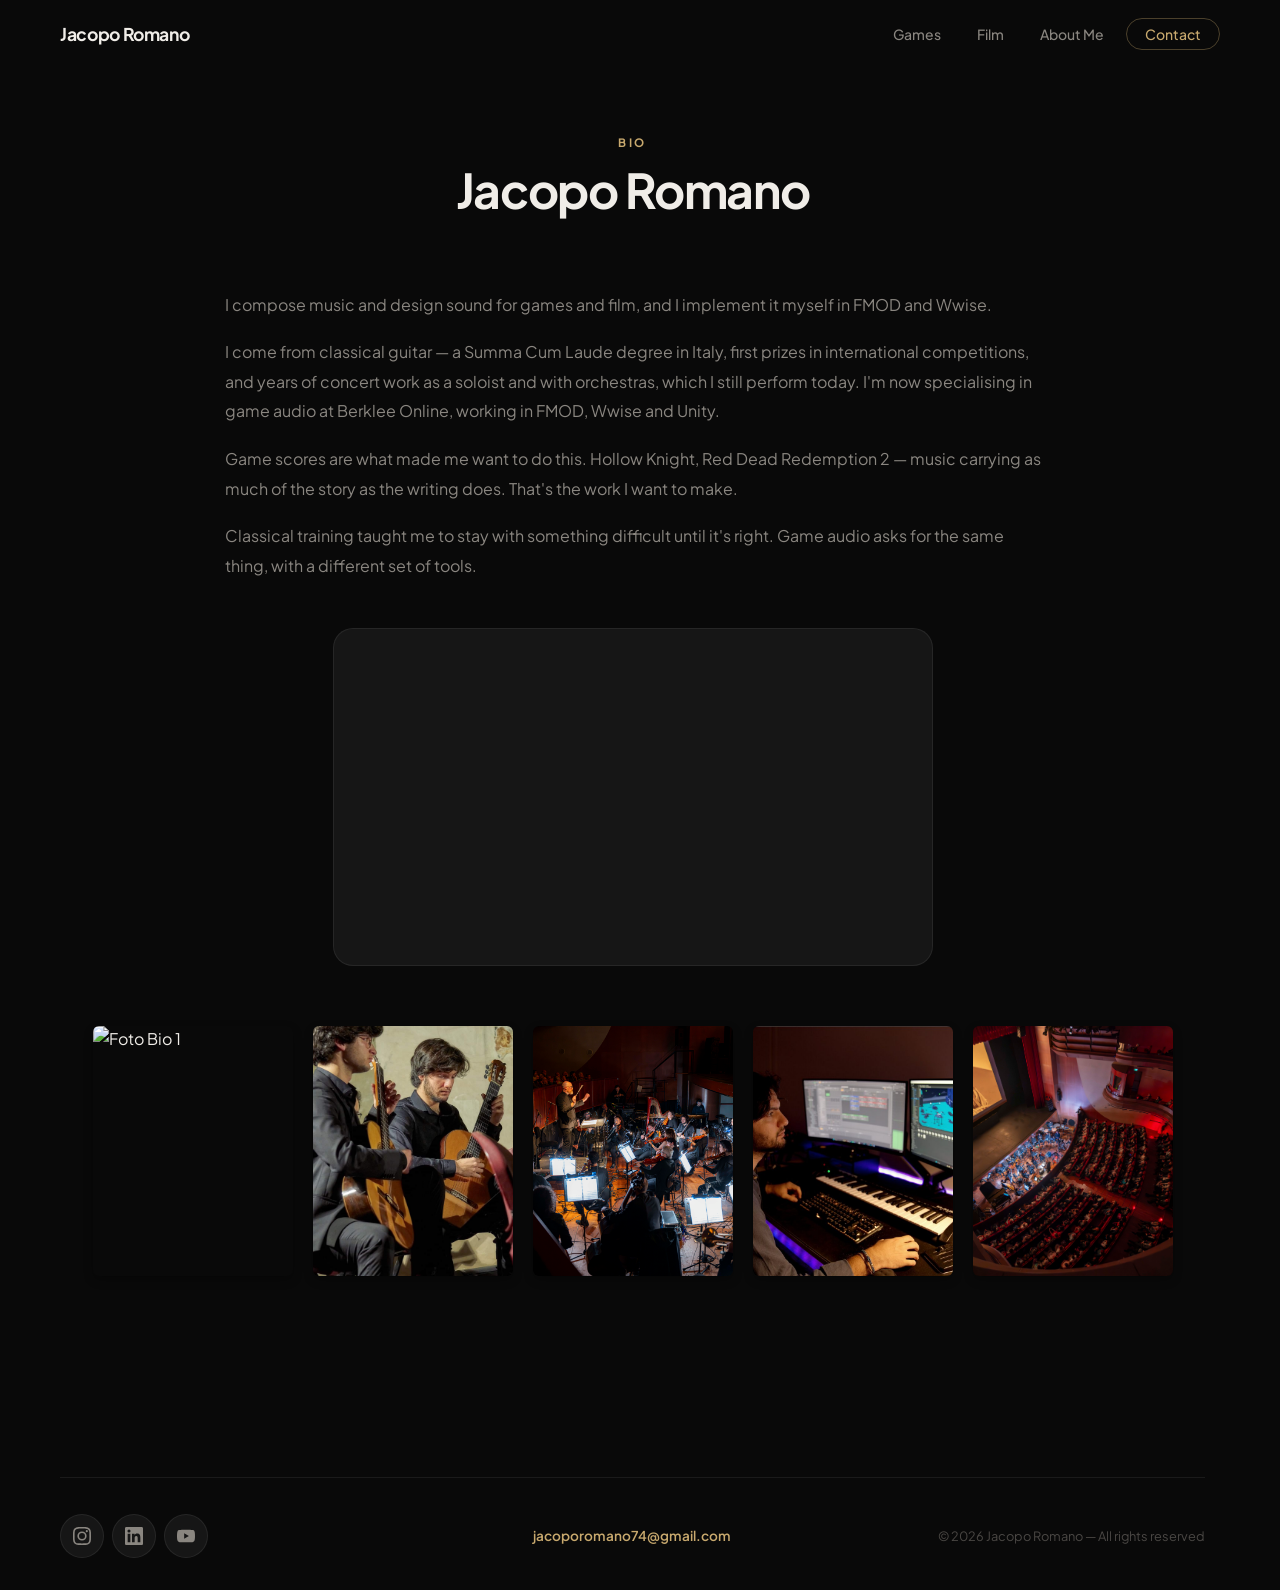
==== commit e67cf13d: "Gettate le fondamenta del sito" ====
--- a/about.html
+++ b/about.html
@@ -73,20 +73,6 @@
     </div>
   </section>
 
-  <!-- =====================================================================
-       SERVIZI — lista delle competenze offerte
-       ===================================================================== -->
-  <section id="services">
-    <div class="section-inner">
-      <div class="section-header">
-        <span class="section-label" id="services-label"></span>
-        <h2 class="section-title" id="services-title"></h2>
-      </div>
-      <!-- Le card vengono generate dinamicamente da app.js -->
-      <div class="services-grid" id="services-grid"></div>
-    </div>
-  </section>
-
   <!-- Modal per ingrandire immagini della galleria -->
   <div id="image-modal" class="image-modal-overlay">
     <span class="image-modal-close" id="image-modal-close">&times;</span>
--- a/style.css
+++ b/style.css
@@ -51,6 +51,7 @@
 html {
   scroll-behavior: smooth;
   font-size: 16px;
+  scrollbar-gutter: stable;
 }
 
 body {
@@ -246,89 +247,44 @@
   position: relative;
   background: var(--bg-base);
   /* spazio comodo sotto la navbar fissa (68px) senza restarci attaccato */
-  padding: clamp(140px, 20vw, 180px) var(--section-px) 96px;
+  padding: clamp(130px, 16vw, 180px) var(--section-px) clamp(56px, 8vw, 96px);
   display: flex;
   flex-direction: column;
   align-items: center;
   overflow: hidden;
 }
 
+/* La foto ha un'altezza fluida (clamp legato alla larghezza viewport) invece
+   che dipendere dallo spazio verticale residuo: così le proporzioni fra
+   titolo, tagline, pulsanti e foto restano coerenti a qualunque risoluzione,
+   invece di essere "giuste" solo per un device specifico. */
 .hero-media {
   position: relative;
   z-index: 1;
   width: 100%;
-  max-width: 1100px;
-  margin: 56px auto 0;
+  max-width: 860px;
+  margin: clamp(32px, 5vw, 56px) auto 0;
+  overflow: hidden;
 }
 
 .hero-media picture {
   display: block;
-}
-
-/* Da 769px in su: hero + footer riempiono esattamente il viewport,
-   senza scrollbar. La foto si restringe (mantenendo le proporzioni)
-   per adattarsi allo spazio verticale che resta dopo navbar, testo,
-   pulsanti e footer. Sotto i 768px la pagina scorre normalmente. */
-@media (min-width: 769px) {
-  body:has(#hero) {
-    display: flex;
-    flex-direction: column;
-    height: 100vh;
-    height: 100dvh;
-    overflow: hidden;
-  }
-
-  #hero {
-    flex: 1 1 auto;
-    min-height: 0;
-    justify-content: flex-start;
-  }
-
-  .hero-content {
-    flex-shrink: 0;
-  }
-
-  .hero-media {
-    flex: 1 1 auto;
-    min-height: 0;
-    display: flex;
-    justify-content: center;
-    overflow: hidden;
-  }
-
-  /* elimina il box <picture> dal layout: la foto diventa direttamente
-     l'elemento flessibile, così max-width/max-height si applicano senza
-     un wrapper intermedio che potrebbe introdurre bande vuote */
-  .hero-media picture {
-    display: contents;
-  }
-
-  .hero-photo {
-    width: auto;
-    height: auto;
-    max-width: 100%;
-    max-height: 100%;
-  }
-
-  .site-footer {
-    flex-shrink: 0;
-  }
+  width: 100%;
 }
 
 .hero-photo {
   display: block;
   width: 100%;
   height: auto;
-  /* sfuma tutti e quattro i bordi nel fondo scuro. In alto la sfuma è
-     circa la metà delle altre: lì ci sono la testa e i monitor, il
-     soggetto principale della foto. */
+  /* sfuma tutti e quattro i bordi nel fondo scuro. Sopra/sotto la sfuma è
+     leggera (5%-95%): il soggetto resta ben visibile su tutta l'altezza. */
   -webkit-mask-image:
     linear-gradient(to right, transparent 0%, #000 15%, #000 85%, transparent 100%),
-    linear-gradient(to bottom, transparent 0%, #000 7%, #000 85%, transparent 100%);
+    linear-gradient(to bottom, transparent 0%, #000 5%, #000 95%, transparent 100%);
   -webkit-mask-composite: source-in;
   mask-image:
     linear-gradient(to right, transparent 0%, #000 15%, #000 85%, transparent 100%),
-    linear-gradient(to bottom, transparent 0%, #000 7%, #000 85%, transparent 100%);
+    linear-gradient(to bottom, transparent 0%, #000 5%, #000 95%, transparent 100%);
   mask-composite: intersect;
 }
 
@@ -386,7 +342,7 @@
   align-items: center;
   justify-content: center;
   margin: 0 auto;
-  gap: 24px;
+  gap: clamp(16px, 2.2vw, 24px);
   text-align: center;
 }
 
@@ -403,7 +359,7 @@
 }
 
 .hero-title {
-  font-size: clamp(2.8rem, 7vw, 5.5rem);
+  font-size: clamp(2rem, 9vw, 5.5rem);
   font-weight: 700;
   line-height: 1.1;
   letter-spacing: -0.03em;
@@ -433,9 +389,9 @@
   background: var(--accent-light);
   color: #0a0804;
   font-weight: 700;
-  font-size: 0.9rem;
+  font-size: clamp(0.85rem, 1vw, 0.95rem);
   letter-spacing: 0.02em;
-  padding: 14px 32px;
+  padding: clamp(12px, 1.4vw, 16px) clamp(24px, 3vw, 34px);
   border-radius: 50px;
   transition: background var(--transition), transform var(--transition),
               box-shadow var(--transition);
@@ -782,6 +738,122 @@
   flex: 1;
 }
 
+.track-meta {
+  margin-top: 6px;
+  display: flex;
+  flex-direction: column;
+  gap: 2px;
+}
+
+.track-meta-role {
+  font-size: 0.8rem;
+  font-weight: 700;
+  color: var(--text-base);
+}
+
+.track-meta-item {
+  font-size: 0.75rem;
+  color: var(--text-secondary);
+  opacity: 0.75;
+}
+
+.track-meta-label {
+  font-weight: 600;
+}
+
+/* Card di progetto (consolidata, con più tracce dentro) */
+.track-card--project {
+  flex: 1 1 420px;
+  max-width: 480px;
+}
+
+.project-track-list {
+  display: flex;
+  flex-direction: column;
+  gap: 16px;
+  margin-top: 14px;
+}
+
+.project-track-item {
+  display: flex;
+  flex-direction: column;
+  gap: 6px;
+}
+
+.project-track-title {
+  font-size: 0.8rem;
+  font-weight: 600;
+  color: var(--text-base);
+  opacity: 0.85;
+}
+
+.project-track-item .track-youtube-wrap {
+  position: relative;
+  width: 100%;
+  aspect-ratio: 16 / 9;
+  overflow: hidden;
+  border-radius: 8px;
+  background: #000;
+}
+
+.project-track-item .track-youtube-wrap iframe {
+  position: absolute;
+  inset: 0;
+  width: 100%;
+  height: 100%;
+  border: none;
+}
+
+/* Toggle elenco tracce — <details>/<summary> nativo, chiuso di default */
+.project-track-more {
+  margin-top: 14px;
+}
+
+.project-track-more .project-track-list {
+  margin-top: 14px;
+}
+
+.project-track-toggle {
+  display: flex;
+  align-items: center;
+  gap: 10px;
+  padding: 4px 0;
+  font-size: 0.75rem;
+  font-weight: 700;
+  letter-spacing: 0.06em;
+  text-transform: uppercase;
+  color: var(--accent);
+  cursor: pointer;
+  user-select: none;
+  list-style: none;
+}
+
+.project-track-toggle::-webkit-details-marker {
+  display: none;
+}
+
+.project-track-toggle::marker {
+  content: '';
+}
+
+.project-track-toggle:hover {
+  color: var(--accent-light);
+}
+
+.project-track-toggle-icon {
+  flex-shrink: 0;
+  width: 7px;
+  height: 7px;
+  border-right: 2px solid currentColor;
+  border-bottom: 2px solid currentColor;
+  transform: rotate(45deg);
+  transition: transform 0.25s ease;
+}
+
+.project-track-more[open] > .project-track-toggle .project-track-toggle-icon {
+  transform: rotate(-135deg);
+}
+
 /* PLAYER AUDIO MINIMALISTA */
 .audio-player {
   margin-top: 16px;
@@ -923,26 +995,21 @@
 
 /* Galleria bio sotto il video */
 .bio-gallery {
-  display: flex;
-  flex-direction: row;
-  flex-wrap: nowrap;
-  justify-content: center;
-  align-items: stretch;
+  display: grid;
+  grid-template-columns: repeat(auto-fit, minmax(140px, 1fr));
   gap: 20px;
   margin-top: 40px;
   width: 100%;
-  overflow-x: auto;
   /* Aggiunti padding per non tagliare le foto espansendosi (scale e translateY in hover) */
   padding-top: 20px;
-  padding-bottom: 25px; 
+  padding-bottom: 25px;
 }
 
 .bio-gallery img {
-  max-width: 300px;
-  max-height: 250px;
-  width: auto;
-  height: auto;
+  width: 100%;
+  aspect-ratio: 4 / 5;
   object-fit: cover;
+  object-position: center;
   border-radius: 6px;
   box-shadow: 0 4px 10px rgba(0,0,0,0.3);
   transition: transform 0.3s ease, box-shadow 0.3s ease;
@@ -1028,7 +1095,9 @@
   display: flex;
   flex-direction: column;
   gap: 18px;
-  margin-top: 28px;
+  margin: 28px auto 0;
+  max-width: 68ch;
+  text-align: left;
 }
 
 .about-bio p { }
@@ -1079,6 +1148,12 @@
   height: 40px;
   width: 40px;
   vertical-align: middle;
+  color: var(--accent);
+}
+
+.service-icon svg {
+  width: 32px;
+  height: 32px;
 }
 
 .service-title {
@@ -1224,14 +1299,19 @@
   margin-bottom: 36px;
 }
 
-/* Fondo del footer */
+/* Fondo del footer: griglia a tre colonne uguali, così l'elemento
+   centrale si allinea al centro reale della pagina invece che allo
+   spazio residuo tra fratelli di larghezza diversa. */
 .footer-bottom {
-  display: flex;
-  align-items: center;
-  justify-content: space-between;
-  flex-wrap: wrap;
+  display: grid;
+  grid-template-columns: 1fr 1fr 1fr;
+  align-items: center;
   gap: 20px;
 }
+
+.footer-bottom > .social-links { justify-self: start; }
+.footer-bottom > .footer-contact-link { justify-self: center; text-align: center; }
+.footer-bottom > .footer-copy { justify-self: end; text-align: right; }
 
 /* Social icons */
 .social-links {
@@ -1454,15 +1534,6 @@
     pointer-events: none; /* prevent interaction while menu open */
   }
 
-  /* Hero: già impilato di suo (nessuna griglia da adattare) */
-  #hero {
-    padding: clamp(120px, 24vw, 150px) var(--section-px) 64px;
-  }
-
-  .hero-media {
-    margin-top: 40px;
-  }
-
   /* Griglia tracce */
   .tracks-grid {
     grid-template-columns: 1fr;
@@ -1487,7 +1558,15 @@
 
   /* Footer */
   .footer-bottom {
-    flex-direction: column;
+    grid-template-columns: 1fr;
+    justify-items: center;
+    text-align: center;
+  }
+
+  .footer-bottom > .social-links,
+  .footer-bottom > .footer-contact-link,
+  .footer-bottom > .footer-copy {
+    justify-self: center;
     text-align: center;
   }
 }
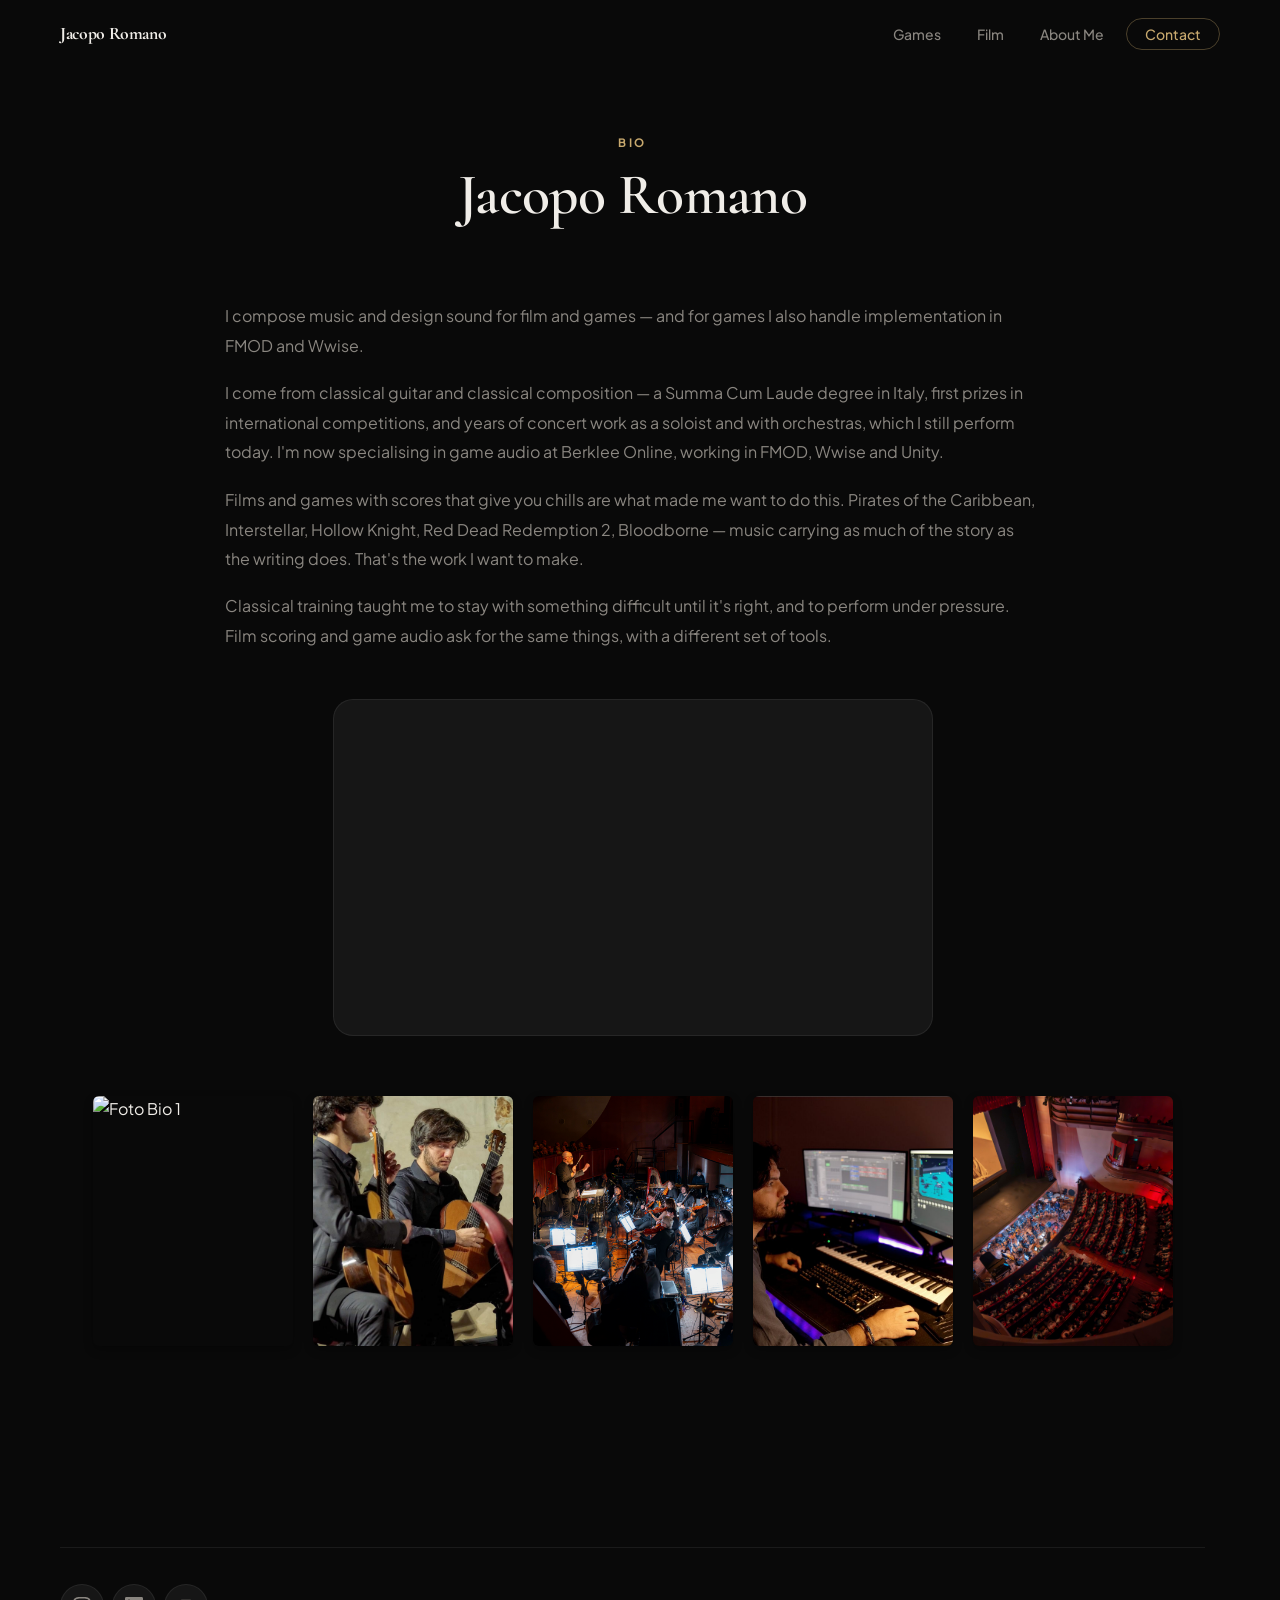
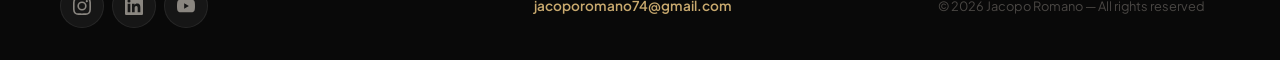
==== commit 71471666: "Add Cormorant Garamond display font for headings" ====
--- a/about.html
+++ b/about.html
@@ -31,7 +31,7 @@
   <link rel="preconnect" href="https://fonts.googleapis.com" />
   <link rel="preconnect" href="https://fonts.gstatic.com" crossorigin />
   <link
-    href="https://fonts.googleapis.com/css2?family=Plus+Jakarta+Sans:ital,wght@0,300;0,400;0,500;0,600;0,700;1,300&display=swap"
+    href="https://fonts.googleapis.com/css2?family=Plus+Jakarta+Sans:ital,wght@0,300;0,400;0,500;0,600;0,700;1,300&family=Cormorant+Garamond:wght@500;600&display=swap"
     rel="stylesheet"
   />
 
--- a/style.css
+++ b/style.css
@@ -29,6 +29,7 @@
 
   /* Tipografia */
   --font: 'Plus Jakarta Sans', system-ui, -apple-system, sans-serif;
+  --font-display: 'Cormorant Garamond', Georgia, serif;
 
   /* Spaziature sezioni */
   --section-py: clamp(80px, 10vw, 140px);
@@ -171,6 +172,7 @@
 }
 
 .nav-logo {
+  font-family: var(--font-display);
   font-size: 1.1rem;
   font-weight: 700;
   letter-spacing: -0.02em;
@@ -359,10 +361,11 @@
 }
 
 .hero-title {
-  font-size: clamp(2rem, 9vw, 5.5rem);
-  font-weight: 700;
-  line-height: 1.1;
-  letter-spacing: -0.03em;
+  font-family: var(--font-display);
+  font-size: clamp(2.4rem, 11vw, 6.5rem);
+  font-weight: 600;
+  line-height: 1.08;
+  letter-spacing: -0.01em;
   color: var(--text-primary);
   text-shadow: 0 2px 6px rgba(0,0,0,0.6);
 }
@@ -486,9 +489,10 @@
 }
 
 .section-title {
-  font-size: clamp(2rem, 4vw, 3rem);
-  font-weight: 700;
-  letter-spacing: -0.03em;
+  font-family: var(--font-display);
+  font-size: clamp(2.4rem, 4.8vw, 3.6rem);
+  font-weight: 600;
+  letter-spacing: -0.01em;
   line-height: 1.15;
 }
 
@@ -725,9 +729,10 @@
 }
 
 .track-title {
-  font-size: 1.15rem;
-  font-weight: 700;
-  letter-spacing: -0.02em;
+  font-family: var(--font-display);
+  font-size: 1.4rem;
+  font-weight: 600;
+  letter-spacing: -0.01em;
   line-height: 1.3;
 }
 
@@ -759,6 +764,17 @@
 
 .track-meta-label {
   font-weight: 600;
+}
+
+.track-meta-link {
+  color: var(--accent);
+  text-decoration: underline;
+  text-underline-offset: 2px;
+  transition: color var(--transition);
+}
+
+.track-meta-link:hover {
+  color: var(--accent-light);
 }
 
 /* Card di progetto (consolidata, con più tracce dentro) */
@@ -1268,6 +1284,7 @@
 }
 
 .contact-cta-label {
+  font-family: var(--font-display);
   font-size: clamp(1.5rem, 3vw, 2.2rem);
   font-weight: 700;
   letter-spacing: -0.02em;
@@ -1299,19 +1316,21 @@
   margin-bottom: 36px;
 }
 
-/* Fondo del footer: griglia a tre colonne uguali, così l'elemento
-   centrale si allinea al centro reale della pagina invece che allo
-   spazio residuo tra fratelli di larghezza diversa. */
+/* Fondo del footer — grid a 3 colonne così l'email centrale resta sull'asse
+   centrale della pagina, indipendentemente dalla larghezza dei link social
+   o del testo di copyright ai lati (con flex space-between si sposta a
+   seconda di quale lato è più largo). */
 .footer-bottom {
   display: grid;
-  grid-template-columns: 1fr 1fr 1fr;
-  align-items: center;
-  gap: 20px;
-}
-
-.footer-bottom > .social-links { justify-self: start; }
-.footer-bottom > .footer-contact-link { justify-self: center; text-align: center; }
-.footer-bottom > .footer-copy { justify-self: end; text-align: right; }
+  grid-template-columns: 1fr auto 1fr;
+  align-items: center;
+  column-gap: 20px;
+  row-gap: 20px;
+}
+
+.footer-bottom .social-links { justify-self: start; }
+.footer-bottom .footer-contact-link { justify-self: center; }
+.footer-bottom .footer-copy { justify-self: end; }
 
 /* Social icons */
 .social-links {
@@ -1562,13 +1581,6 @@
     justify-items: center;
     text-align: center;
   }
-
-  .footer-bottom > .social-links,
-  .footer-bottom > .footer-contact-link,
-  .footer-bottom > .footer-copy {
-    justify-self: center;
-    text-align: center;
-  }
 }
 
 @media (max-width: 480px) {
@@ -1599,6 +1611,7 @@
 }
 
 .contact-form-title {
+  font-family: var(--font-display);
   font-size: clamp(1.2rem, 2.5vw, 1.6rem);
   font-weight: 700;
   letter-spacing: -0.02em;
